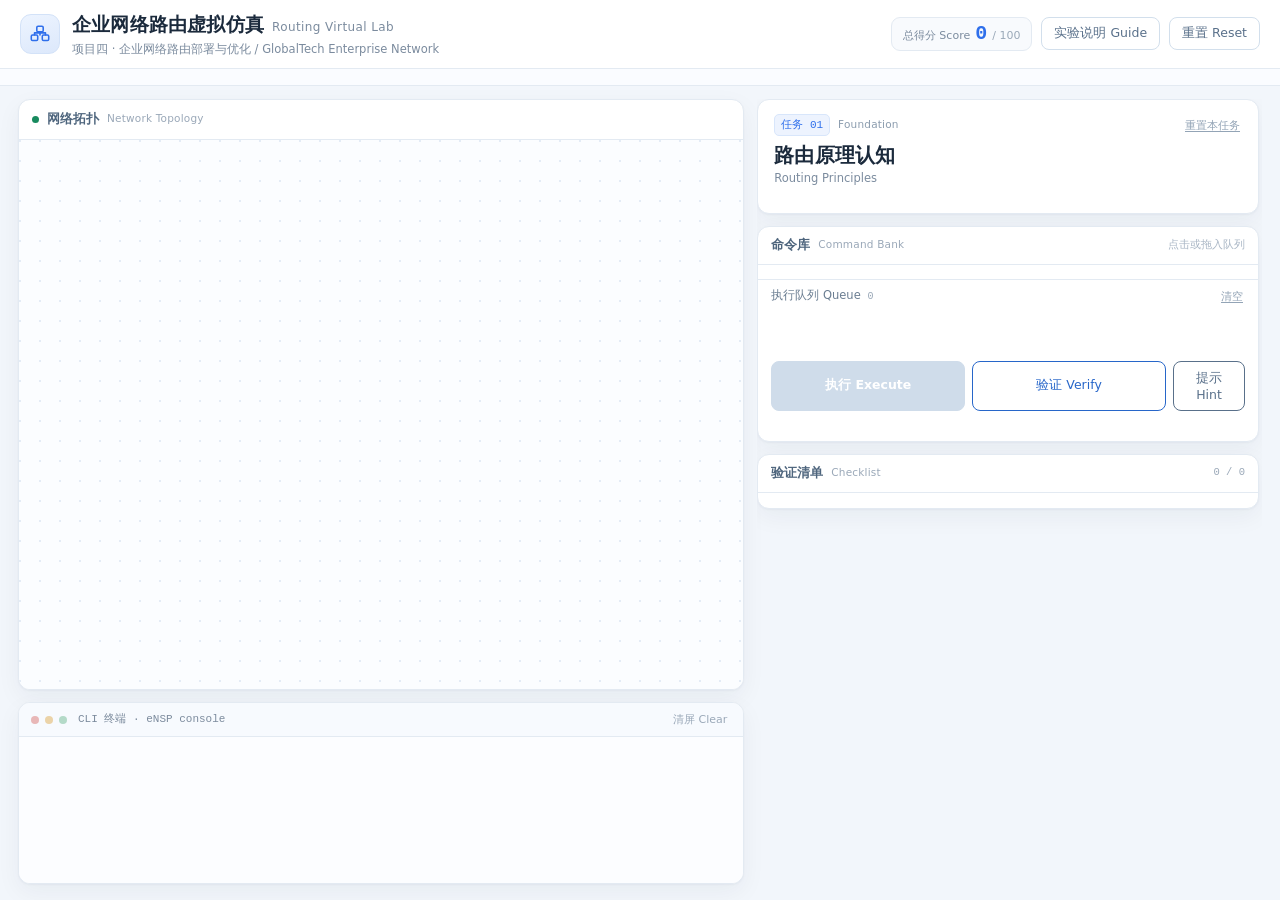
==== router-sim/index.html @ 4f1a5c8e "Add GlobalTech routing virtual simulation for the five project tasks" ====
<!DOCTYPE html>
<html lang="zh-CN">
<head>
<meta charset="utf-8">
<meta name="viewport" content="width=device-width,initial-scale=1,viewport-fit=cover">
<meta name="theme-color" content="#F2F6FB">
<title>企业网络路由虚拟仿真 · Routing Virtual Lab</title>
<link rel="stylesheet" href="assets/style.css">
</head>
<body>
<div class="app">

  <header class="topbar">
    <div class="brand">
      <div class="logo" aria-hidden="true">
        <svg viewBox="0 0 24 24" fill="none" stroke="currentColor" stroke-width="1.7" stroke-linecap="round" stroke-linejoin="round">
          <rect x="2.5" y="13" width="7" height="6" rx="1.4"></rect>
          <rect x="14.5" y="13" width="7" height="6" rx="1.4"></rect>
          <rect x="8.5" y="3.5" width="7" height="6" rx="1.4"></rect>
          <path d="M12 9.5v3.5M6 13v-2.2h12V13"></path>
        </svg>
      </div>
      <div class="brandtext">
        <h1>企业网络路由虚拟仿真 <span>Routing Virtual Lab</span></h1>
        <p>项目四 · 企业网络路由部署与优化 / GlobalTech Enterprise Network</p>
      </div>
    </div>
    <div class="topactions">
      <div class="scorebox">
        <span>总得分 Score</span>
        <b id="score">0</b><em>/ 100</em>
      </div>
      <button class="ghost" id="btnGuide">实验说明 Guide</button>
      <button class="ghost" id="btnResetAll">重置 Reset</button>
    </div>
  </header>

  <nav class="rail" id="rail" aria-label="任务导航"></nav>

  <main class="workspace">
    <section class="stage-col">
      <div class="card stagecard">
        <div class="cardhead">
          <span class="dot"></span>
          <span class="ch-zh">网络拓扑</span><span class="ch-en">Network Topology</span>
          <div class="pingtools" id="pingtools"></div>
        </div>
        <div class="canvas-wrap" id="canvasWrap">
          <canvas id="topo"></canvas>
          <div class="hud" id="hud" hidden></div>
        </div>
      </div>
      <div class="card termcard">
        <div class="termhead">
          <span class="tdot"></span><span class="tdot"></span><span class="tdot"></span>
          <span class="termtitle">CLI 终端 · eNSP console</span>
          <button class="termclear" id="btnClearTerm">清屏 Clear</button>
        </div>
        <div class="termout" id="term"></div>
      </div>
    </section>

    <aside class="panel">
      <div class="card taskcard">
        <div class="tasktop">
          <span class="taskno" id="taskno">任务 01</span>
          <span class="tasktag" id="tasktag">Foundation</span>
          <button class="linkbtn reset-task" id="btnResetTask">重置本任务</button>
        </div>
        <h2 id="tasktitle">路由原理认知</h2>
        <p class="ten" id="tasken">Routing Principles</p>
        <p class="tintro" id="taskintro"></p>
        <div class="steps" id="steps"></div>
      </div>

      <div class="card buildcard">
        <div class="cardhead slim">
          <span class="ch-zh">命令库</span><span class="ch-en">Command Bank</span>
          <span class="bankhint">点击或拖入队列</span>
        </div>
        <div class="bank" id="bank"></div>
        <div class="qhead">
          <span>执行队列 Queue <i id="qcount">0</i></span>
          <button class="linkbtn" id="btnClearQ">清空</button>
        </div>
        <div class="queue" id="queue"></div>
        <div class="actions">
          <button class="primary" id="btnRun" disabled>执行 Execute</button>
          <button class="verify" id="btnVerify">验证 Verify</button>
          <button class="ghost" id="btnHint">提示 Hint</button>
        </div>
        <div class="msg" id="msg"></div>
      </div>

      <div class="card reportcard">
        <div class="cardhead slim">
          <span class="ch-zh">验证清单</span><span class="ch-en">Checklist</span>
          <span class="rcount" id="rcount">0 / 0</span>
        </div>
        <div class="report" id="report"></div>
      </div>
    </aside>
  </main>
</div>

<div class="modal" id="modal" hidden>
  <div class="modalcard" id="modalcard"></div>
</div>

<script src="assets/data.js"></script>
<script src="assets/app.js"></script>
</body>
</html>
---- router-sim/assets/style.css ----
:root{
  --bg:#F2F6FB; --card:#FFFFFF; --ink:#1B2A3C; --body:#3A4C60; --muted:#7B8B9E;
  --line:#E3EAF2; --line2:#D2DFEC; --blue:#2F6FEB; --blue-dark:#1E56C8; --soft:#EDF3FE;
  --green:#188A5E; --green-bg:#F0FAF5; --red:#C24B4B; --red-bg:#FFF5F5;
  --amber:#A8690F; --amber-bg:#FFF9ED; --purple:#7A5AF8;
  --mono:Consolas,"Cascadia Mono",Menlo,"Courier New",monospace;
  --shadow:0 1px 2px rgba(17,38,66,.04),0 8px 24px rgba(17,38,66,.05);
}
*{box-sizing:border-box;-webkit-tap-highlight-color:transparent}
[hidden]{display:none!important}
html,body{height:100%}
body{
  margin:0;background:var(--bg);color:var(--body);overflow:hidden;
  font-family:"Microsoft YaHei","PingFang SC",system-ui,-apple-system,"Segoe UI",sans-serif;
  font-size:14px;line-height:1.5;
}
button{font-family:inherit}
h1,h2,p{margin:0}
.app{height:100dvh;display:flex;flex-direction:column;min-height:0}

/* ---------- top bar ---------- */
.topbar{
  display:flex;align-items:center;gap:16px;padding:10px 20px;background:var(--card);
  border-bottom:1px solid var(--line);flex:none;
}
.brand{display:flex;align-items:center;gap:12px;min-width:0;margin-right:auto}
.logo{
  width:40px;height:40px;border-radius:11px;flex:none;display:grid;place-items:center;
  background:linear-gradient(160deg,#EDF4FF,#DCE8FB);border:1px solid #D3E2F8;color:var(--blue);
}
.logo svg{width:22px;height:22px}
.brandtext{min-width:0}
.brandtext h1{font-size:19px;color:var(--ink);letter-spacing:.2px;white-space:nowrap;display:flex;align-items:baseline;gap:8px}
.brandtext h1 span{font-size:12px;color:var(--muted);font-weight:500;letter-spacing:.4px}
.brandtext p{font-size:11.5px;color:var(--muted);margin-top:2px;white-space:nowrap;overflow:hidden;text-overflow:ellipsis}
.topactions{display:flex;align-items:center;gap:9px;flex:none}
.scorebox{
  display:flex;align-items:baseline;gap:5px;border:1px solid var(--line);background:#F8FAFD;
  border-radius:9px;padding:6px 11px;
}
.scorebox span{font-size:11px;color:var(--muted)}
.scorebox b{font-family:var(--mono);font-size:20px;color:var(--blue);line-height:1}
.scorebox em{font-style:normal;font-size:11px;color:#9AA8B8}
.ghost{
  border:1px solid var(--line2);background:#fff;color:#59708A;border-radius:8px;
  padding:7px 12px;font-size:12.5px;cursor:pointer;transition:.15s;
}
.ghost:hover{color:var(--blue);border-color:#A9C6EE;background:#FAFCFF}

/* ---------- rail ---------- */
.rail{
  display:flex;align-items:center;gap:0;padding:8px 20px;background:#FAFCFF;
  border-bottom:1px solid var(--line);overflow-x:auto;flex:none;
}
.railbtn{
  flex:1 1 0;min-width:148px;display:flex;align-items:center;gap:9px;background:none;border:0;
  padding:4px 8px;cursor:pointer;position:relative;text-align:left;color:var(--muted);
}
.railbtn::after{
  content:"";position:absolute;right:-4px;top:50%;width:10px;height:1px;background:var(--line2);
}
.railbtn:last-child::after{display:none}
.railbtn .n{
  width:26px;height:26px;border-radius:50%;flex:none;display:grid;place-items:center;
  border:1px solid var(--line2);background:#fff;font-family:var(--mono);font-size:12px;
  color:#8496A9;transition:.18s;
}
.railbtn .lab{min-width:0}
.railbtn .lab b{display:block;font-size:12.5px;color:#5C7188;font-weight:600;white-space:nowrap}
.railbtn .lab i{display:block;font-style:normal;font-size:10px;color:#9AA8B8;white-space:nowrap}
.railbtn:hover .n{border-color:#A9C6EE;color:var(--blue)}
.railbtn.on .n{background:var(--blue);border-color:var(--blue);color:#fff;box-shadow:0 0 0 3px rgba(47,111,235,.13)}
.railbtn.on .lab b{color:var(--blue)}
.railbtn.done .n{background:var(--green);border-color:var(--green);color:#fff;font-size:0}
.railbtn.done .n::before{content:"✓";font-family:inherit;font-size:13px}

/* ---------- layout ---------- */
.workspace{
  flex:1;min-height:0;display:grid;grid-template-columns:minmax(0,1.18fr) minmax(356px,.82fr);
  gap:13px;padding:13px 18px 16px;
}
.stage-col{display:flex;flex-direction:column;gap:12px;min-height:0;min-width:0}
.panel{display:flex;flex-direction:column;gap:12px;min-height:0;overflow-y:auto;padding-right:3px}
.card{background:var(--card);border:1px solid var(--line);border-radius:12px;box-shadow:var(--shadow);min-width:0}

/* ---------- stage ---------- */
.stagecard{flex:1 1 auto;min-height:250px;display:flex;flex-direction:column;overflow:hidden}
.cardhead{
  display:flex;align-items:center;gap:8px;padding:9px 13px;border-bottom:1px solid var(--line);
  font-size:12px;color:var(--muted);flex:none;min-height:40px;
}
.cardhead.slim{padding:8px 13px;min-height:38px}
.cardhead .dot{width:7px;height:7px;border-radius:50%;background:var(--green);flex:none}
.ch-zh{color:#4E657D;font-size:12.5px;font-weight:600}
.ch-en{font-size:10.5px;color:#9AA8B8;letter-spacing:.2px}
.pingtools{margin-left:auto;display:flex;gap:6px;flex-wrap:wrap}
.pingbtn{
  border:1px solid #CFE0F6;background:#F4F9FF;color:#2766C9;border-radius:7px;
  font-size:12px;padding:5px 10px;cursor:pointer;display:inline-flex;align-items:center;gap:5px;
}
.pingbtn:hover{background:#E9F3FF;border-color:#A9C6EE}
.pingbtn:disabled{opacity:.5;cursor:default}
.pingbtn svg{width:11px;height:11px}
.canvas-wrap{position:relative;flex:1;min-height:0;background-color:#FBFDFF;background-image:radial-gradient(circle at 1px 1px,#E4ECF6 1px,transparent 0);background-size:20px 20px}
#topo{display:block;width:100%;height:100%}
.hud{
  position:absolute;left:14px;bottom:14px;right:14px;max-width:520px;background:#fff;
  border:1px solid var(--line2);border-left:3px solid var(--blue);border-radius:9px;
  padding:9px 12px;font-size:12.5px;line-height:1.55;color:#42566D;
  box-shadow:0 8px 26px rgba(17,38,66,.12);animation:hudin .2s ease-out;
}
.hud.bad{border-left-color:var(--red);color:#7C4141;background:#FFFAFA}
.hud.good{border-left-color:var(--green);color:#2C6B53;background:#FBFEFC}
@keyframes hudin{from{opacity:0;transform:translateY(6px)}to{opacity:1;transform:none}}

/* ---------- terminal ---------- */
.termcard{flex:0 0 182px;display:flex;flex-direction:column;overflow:hidden}
.termhead{
  display:flex;align-items:center;gap:6px;padding:7px 12px;border-bottom:1px solid var(--line);
  background:#F7FAFE;flex:none;
}
.tdot{width:8px;height:8px;border-radius:50%;background:#DCE4EE}
.tdot:nth-child(1){background:#E8B7B7}
.tdot:nth-child(2){background:#EBD3A8}
.tdot:nth-child(3){background:#B4DAC8}
.termtitle{font-size:11px;color:#7C8B9D;font-family:var(--mono);margin-left:5px}
.termclear{
  margin-left:auto;border:0;background:none;color:#9AA8B8;font-size:11px;cursor:pointer;padding:2px 4px;
}
.termclear:hover{color:var(--blue)}
.termout{
  flex:1;min-height:0;overflow-y:auto;padding:8px 12px 10px;background:#FCFDFF;
  font-family:var(--mono);font-size:12px;line-height:1.62;color:#4A5D72;
  white-space:pre-wrap;overflow-wrap:anywhere;
}
.tl{display:block}
.tl .pr{color:#8090A4;margin-right:6px}
.tl .cm{color:#22364D}
.tl.out{color:#5E7188}
.tl.err{color:#B94A4A}
.tl.note{color:#94701F}
.tl.ok{color:#188A5E}

/* ---------- task card ---------- */
.taskcard{padding:14px 16px 15px;flex:none}
.tasktop{display:flex;align-items:center;gap:8px;margin-bottom:6px}
.taskno{font-family:var(--mono);font-size:11px;color:var(--blue);background:var(--soft);border:1px solid #D8E6FB;border-radius:5px;padding:2px 6px}
.tasktag{font-size:10.5px;color:#8B9CAE;letter-spacing:.2px}
.reset-task{margin-left:auto}
.linkbtn{border:0;background:none;color:#93A4B6;font-size:11px;cursor:pointer;padding:2px;text-decoration:underline;text-underline-offset:2px}
.linkbtn:hover{color:var(--blue)}
.taskcard h2{font-size:20px;color:var(--ink);letter-spacing:.2px;line-height:1.35}
.ten{font-size:11.5px;color:var(--muted);margin-top:1px}
.tintro{margin-top:8px;font-size:12.8px;line-height:1.62;color:var(--body)}
.tintro .en{display:block;font-size:11px;color:var(--muted);margin-top:3px;line-height:1.55}
.steps{display:flex;flex-wrap:wrap;gap:5px;margin-top:10px}
.step{
  display:flex;align-items:center;gap:5px;font-size:11px;line-height:1.3;color:#6B7E92;
  border:1px solid var(--line);border-radius:6px;padding:3px 7px 3px 4px;background:#FAFCFF;
  max-width:100%;
}
.step .sn{
  width:15px;height:15px;border-radius:50%;flex:none;display:grid;place-items:center;
  border:1px solid var(--line2);font-family:var(--mono);font-size:9px;color:#93A4B6;background:#fff;
}
.step .sx{min-width:0;white-space:nowrap;overflow:hidden;text-overflow:ellipsis;max-width:132px}
.step .sen{display:none}
.step .sc{font-family:var(--mono);font-size:9px;color:#A3B1C1;flex:none}
.step.done{color:#4C7E68;border-color:#D8EADF;background:#F7FBF9}
.step.done .sn{background:var(--green);border-color:var(--green);color:#fff;font-size:0}
.step.done .sn::before{content:"✓";font-size:10px}
.step.done .sc{color:var(--green)}

/* ---------- bank ---------- */
.buildcard{display:flex;flex-direction:column;flex:none;overflow:hidden}
.bankhint{margin-left:auto;font-size:10.5px;color:#A9B6C5}
.bank{padding:6px 10px 8px;max-height:190px;overflow-y:auto}
.devgroup+.devgroup{margin-top:8px}
.devhead{display:flex;align-items:center;gap:6px;margin:2px 0 5px;font-size:10.5px;color:#93A4B6}
.devchip{
  font-family:var(--mono);font-size:10px;font-weight:700;border-radius:4px;padding:1px 5px;letter-spacing:.3px;
  border:1px solid;flex:none;
}
.devchip.r1{color:#2766C9;border-color:#C9DCF7;background:#F1F7FF}
.devchip.r2{color:#7A4FBD;border-color:#DCCDF3;background:#F8F3FF}
.devchip.r3{color:#0F7B7B;border-color:#C6E5E5;background:#F2FBFB}
.devchip.sw{color:#8A6414;border-color:#EAD9B6;background:#FFFAF0}
.devcnt{margin-left:auto;font-family:var(--mono);color:#B2BFCD}
.tiles{display:flex;flex-direction:column;gap:4px}
.tile{
  display:flex;align-items:center;gap:7px;width:100%;text-align:left;cursor:pointer;
  border:1px solid var(--line);background:#fff;border-radius:7px;padding:6px 8px;transition:.14s;
}
.tile:hover:not(.done){border-color:#B7D0F2;background:#FAFCFF;transform:translateX(1px)}
.tile.done{background:#F6FAF8;border-color:#D8EADF;cursor:default}
.tile .s{
  flex:none;width:16px;height:16px;border-radius:4px;background:#F0F5FB;color:#8B9CAE;
  font-family:var(--mono);font-size:9px;display:grid;place-items:center;
}
.tile .tx{font-family:var(--mono);font-size:11.5px;color:#33475B;line-height:1.4;min-width:0;word-break:break-word}
.tile.done .tx{color:#8AA597;text-decoration:line-through}
.tile .port{flex:none;margin-left:auto;font-family:var(--mono);font-size:9.5px;color:#9AA8B8;white-space:nowrap}
.tile.done .s{background:var(--green);color:#fff}

/* ---------- queue ---------- */
.qhead{
  display:flex;align-items:center;justify-content:space-between;padding:7px 13px 5px;
  border-top:1px solid var(--line);font-size:11.5px;color:#6B7E92;
}
.qhead i{font-style:normal;font-family:var(--mono);font-size:10px;color:#9AA8B8;margin-left:3px}
.queue{padding:2px 10px 6px;max-height:172px;overflow-y:auto;min-height:44px}
.queue.drop{background:#F4F9FF;outline:1px dashed #A9C6EE;outline-offset:-3px;border-radius:6px}
.queue .empty{font-size:11.5px;color:#A9B6C5;text-align:center;padding:10px 0}
.qrow{
  display:flex;align-items:center;gap:6px;padding:5px 7px;border:1px solid var(--line);
  background:#FBFCFE;border-radius:6px;margin-bottom:4px;animation:qin .16s ease-out;
}
@keyframes qin{from{opacity:0;transform:translateY(-3px)}to{opacity:1;transform:none}}
.qrow .qn{font-family:var(--mono);font-size:9.5px;color:#A3B1C1;width:13px;flex:none}
.qrow .qdev{font-family:var(--mono);font-size:9px;font-weight:700;border-radius:3px;padding:1px 4px;border:1px solid;flex:none}
.qrow .qtx{font-family:var(--mono);font-size:11px;color:#3B4F64;min-width:0;overflow:hidden;text-overflow:ellipsis;white-space:nowrap;flex:1}
.qrow .qa{display:flex;gap:1px;flex:none}
.qrow .qa button{
  border:1px solid transparent;background:none;color:#A3B1C1;font-size:11px;cursor:pointer;
  width:19px;height:19px;border-radius:4px;line-height:1;padding:0;
}
.qrow .qa button:hover{background:#EDF4FE;color:var(--blue);border-color:#D6E4F8}
.qrow .qa button.del:hover{background:#FFF1F1;color:var(--red);border-color:#F0D5D5}
.actions{display:flex;gap:7px;padding:6px 13px 8px}
.actions button{
  border-radius:8px;padding:8px 12px;font-size:12.5px;cursor:pointer;border:1px solid;transition:.15s;flex:1;
}
.primary{background:var(--blue);border-color:var(--blue);color:#fff;font-weight:600}
.primary:hover:not(:disabled){background:var(--blue-dark)}
.primary:disabled{background:#CFDCEA;border-color:#CFDCEA;color:#fff;cursor:default}
.verify{background:#fff;border-color:#BBD3F1;color:#2766C9}
.verify:hover{background:#F4F9FF}
.actions .ghost{flex:0 0 72px}
.msg{padding:0 13px 9px;font-size:11.5px;line-height:1.5;color:#8B9CAE;min-height:22px}
.msg.ok{color:var(--green)}
.msg.bad{color:var(--red)}
.msg.warn{color:var(--amber)}

/* ---------- report ---------- */
.reportcard{flex:none;overflow:hidden}
.rcount{margin-left:auto;font-family:var(--mono);font-size:10.5px;color:#9AA8B8}
.report{padding:6px 11px 9px}
.rrow{display:flex;align-items:flex-start;gap:7px;padding:5px 3px;border-bottom:1px dashed #EDF1F6}
.rrow:last-child{border-bottom:0}
.rnum{
  width:15px;height:15px;border-radius:50%;flex:none;margin-top:1px;display:grid;place-items:center;
  background:#F1F5FA;color:#A3B1C1;font-family:var(--mono);font-size:8.5px;
}
.rtxt{min-width:0;flex:1}
.rtxt b{display:block;font-size:11.5px;font-weight:500;color:#5E7188;line-height:1.45}
.rtxt i{display:block;font-style:normal;font-size:10px;color:#A3B1C1;line-height:1.4}
.rstate{flex:none;font-size:10px;color:#B2BFCD;padding-top:2px;font-family:var(--mono)}
.rrow.pass .rnum{background:var(--green);color:#fff}
.rrow.pass .rtxt b{color:#2C6B53}
.rrow.pass .rstate{color:var(--green)}
.rrow.fail .rnum{background:var(--red);color:#fff}
.rrow.fail .rtxt b{color:#9B4444}
.rrow.fail .rstate{color:var(--red)}

/* ---------- modal ---------- */
.modal{
  position:fixed;inset:0;background:rgba(20,36,56,.34);backdrop-filter:blur(2px);
  display:grid;place-items:center;padding:20px;z-index:50;
}
.modalcard{
  width:min(600px,100%);max-height:88vh;overflow-y:auto;background:#fff;border-radius:14px;
  border:1px solid var(--line);box-shadow:0 24px 70px rgba(17,38,66,.25);padding:22px 24px;
  animation:modin .2s ease-out;
}
@keyframes modin{from{opacity:0;transform:translateY(10px) scale(.99)}to{opacity:1;transform:none}}
.modalcard h3{font-size:19px;color:var(--ink);margin-bottom:3px}
.modalcard .sub{font-size:11.5px;color:var(--muted)}
.modalcard p{font-size:12.8px;line-height:1.7;color:var(--body);margin-top:10px}
.modalcard ul{margin:10px 0 0;padding-left:18px}
.modalcard li{font-size:12.5px;line-height:1.75;color:var(--body)}
.modalcard .mact{display:flex;gap:8px;justify-content:flex-end;margin-top:16px}
.modalcard .mact button{border-radius:8px;padding:8px 15px;font-size:12.5px;cursor:pointer;border:1px solid var(--line2);background:#fff;color:#59708A}
.modalcard .mact .primary{border-color:var(--blue);background:var(--blue);color:#fff}
.sumlist{display:flex;flex-direction:column;gap:5px;margin-top:12px}
.sumrow{display:flex;align-items:center;gap:8px;padding:7px 9px;border:1px solid var(--line);border-radius:8px;background:#FAFCFF;font-size:12px}
.sumrow b{font-family:var(--mono);font-size:11px;color:#93A4B6}
.sumrow span{flex:1;color:#4E657D}
.sumrow em{font-style:normal;font-family:var(--mono);font-size:11px;color:var(--green)}
.bigscore{display:flex;align-items:baseline;gap:6px;margin-top:14px}
.bigscore b{font-family:var(--mono);font-size:38px;color:var(--blue);line-height:1}
.bigscore span{font-size:12px;color:var(--muted)}

/* ---------- responsive ---------- */
@media (max-width:1080px){
  .workspace{grid-template-columns:1fr;overflow-y:auto;display:block}
  body{overflow:auto}
  .app{height:auto;min-height:100dvh}
  .stage-col{height:auto}
  .stagecard{height:440px}
  .termcard{height:190px;margin-top:12px}
  .panel{margin-top:12px;overflow:visible}
  .railbtn{min-width:130px}
  .brandtext h1 span{display:none}
}
@media (max-width:640px){
  .topbar{padding:9px 12px;flex-wrap:wrap}
  .brandtext h1{font-size:16px}
  .brandtext p{display:none}
  .topactions{margin-left:auto}
  .ghost{padding:6px 9px;font-size:11.5px}
  .scorebox b{font-size:17px}
  .rail{padding:6px 10px}
  .railbtn{min-width:112px}
  .railbtn .lab i{display:none}
  .workspace{padding:10px 11px 14px}
  .stagecard{height:360px}
  .pingtools{margin-left:0;width:100%;justify-content:flex-start}
  .cardhead{flex-wrap:wrap}
}
@media print{
  body{overflow:visible;background:#fff}
  .app,.modal .mact{display:none!important}
  .modal{position:static;background:#fff;padding:0;display:block}
  .modalcard{box-shadow:none;border:0;max-height:none;width:100%}
}
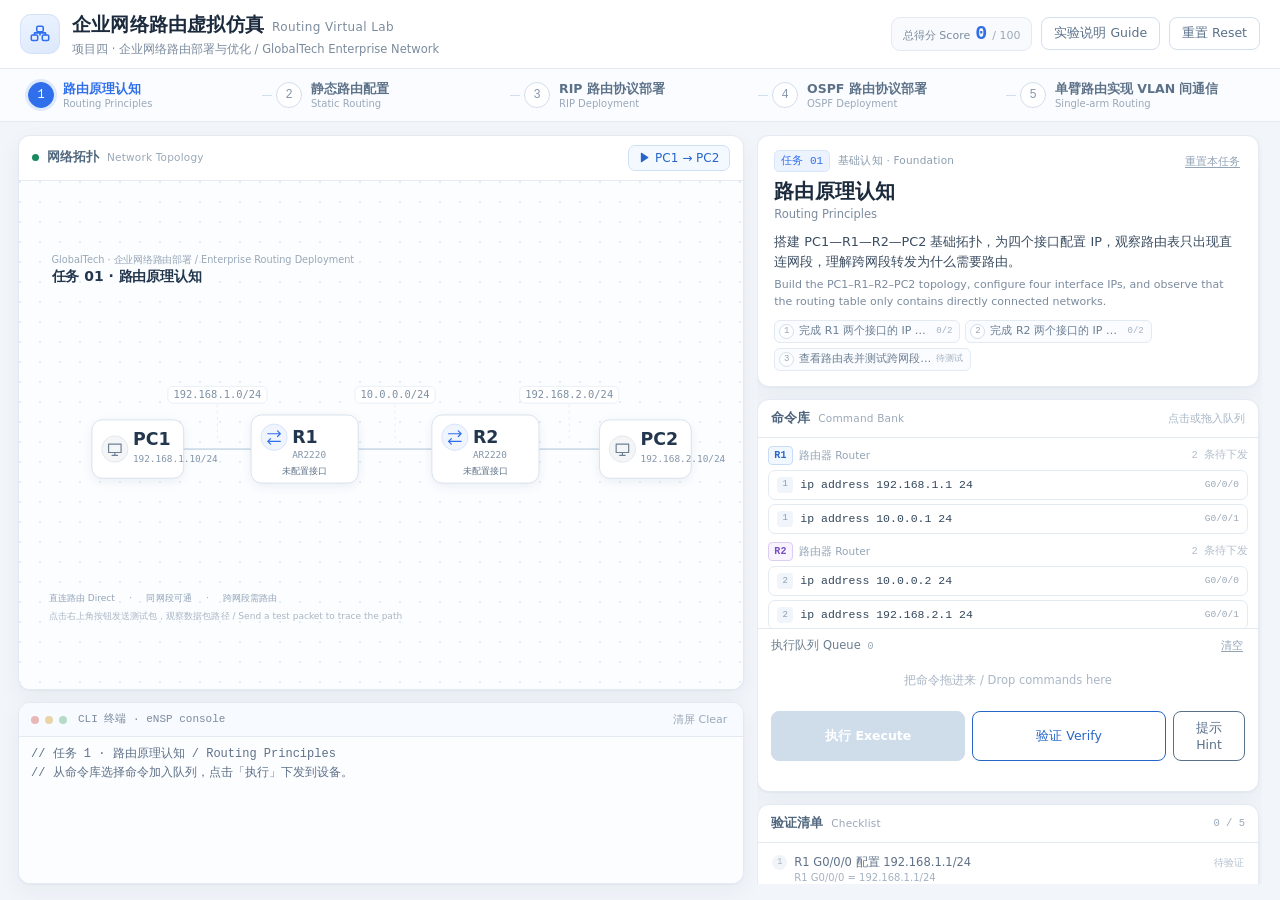
==== commit eda1979d: "Polish route table output and add favicon" ====
--- a/router-sim/index.html
+++ b/router-sim/index.html
@@ -5,6 +5,7 @@
 <meta name="viewport" content="width=device-width,initial-scale=1,viewport-fit=cover">
 <meta name="theme-color" content="#F2F6FB">
 <title>企业网络路由虚拟仿真 · Routing Virtual Lab</title>
+<link rel="icon" href="data:image/svg+xml,%3Csvg xmlns='http://www.w3.org/2000/svg' viewBox='0 0 32 32'%3E%3Crect width='32' height='32' rx='8' fill='%232F6FEB'/%3E%3Cpath d='M8 20h6v5H8zM18 20h6v5h-6zM13 7h6v5h-6zM16 12v4M11 16h10v4' fill='none' stroke='white' stroke-width='1.8'/%3E%3C/svg%3E">
 <link rel="stylesheet" href="assets/style.css">
 </head>
 <body>
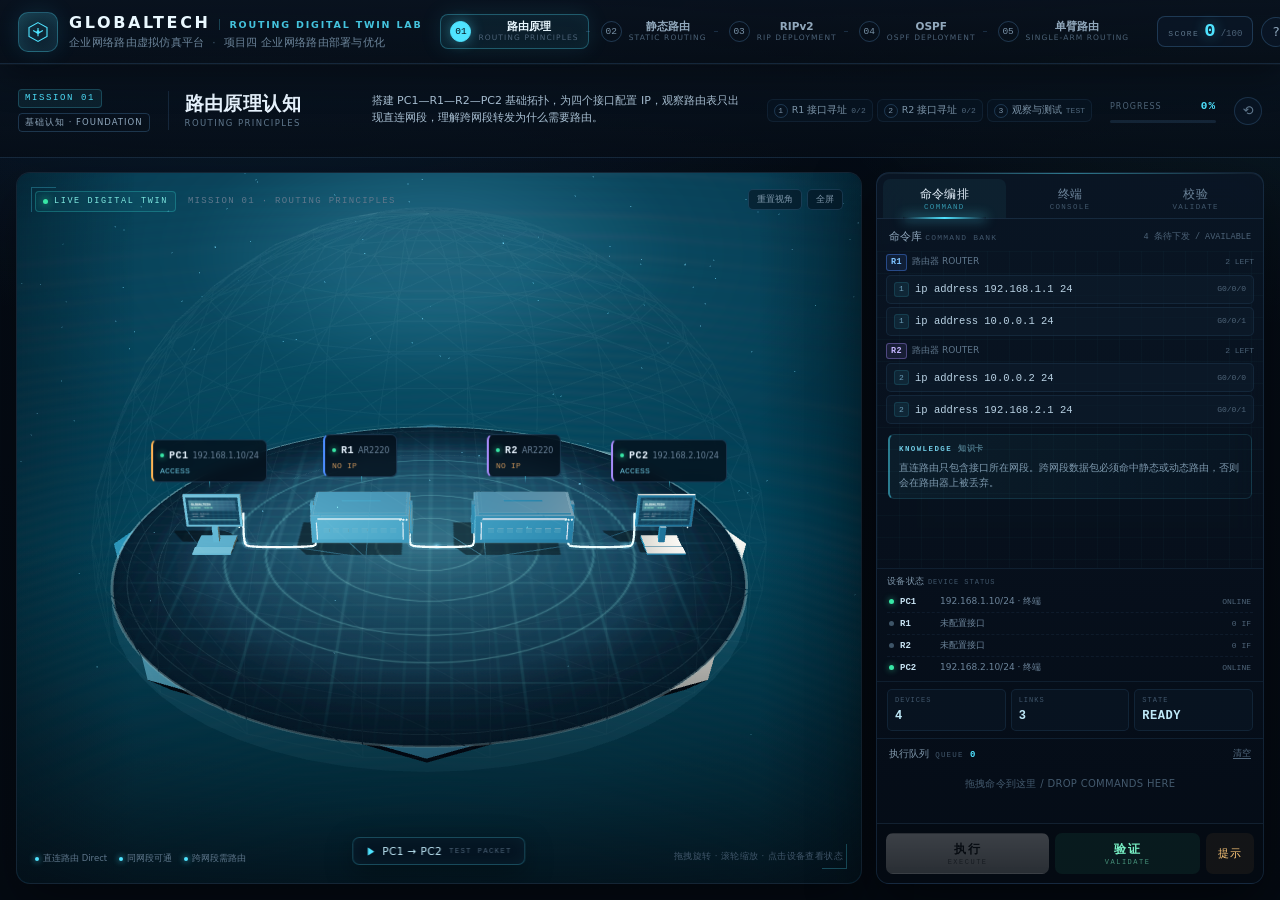
==== commit 51c579fe: "Rebuild router-sim as 3D digital twin lab" ====
--- a/router-sim/index.html
+++ b/router-sim/index.html
@@ -3,10 +3,10 @@
 <head>
 <meta charset="utf-8">
 <meta name="viewport" content="width=device-width,initial-scale=1,viewport-fit=cover">
-<meta name="theme-color" content="#F2F6FB">
-<title>企业网络路由虚拟仿真 · Routing Virtual Lab</title>
-<link rel="icon" href="data:image/svg+xml,%3Csvg xmlns='http://www.w3.org/2000/svg' viewBox='0 0 32 32'%3E%3Crect width='32' height='32' rx='8' fill='%232F6FEB'/%3E%3Cpath d='M8 20h6v5H8zM18 20h6v5h-6zM13 7h6v5h-6zM16 12v4M11 16h10v4' fill='none' stroke='white' stroke-width='1.8'/%3E%3C/svg%3E">
-<link rel="stylesheet" href="assets/style.css">
+<meta name="theme-color" content="#050B14">
+<title>GlobalTech 路由数字孪生实验室 · Routing Digital Twin Lab</title>
+<link rel="icon" href="data:image/svg+xml,%3Csvg xmlns='http://www.w3.org/2000/svg' viewBox='0 0 32 32'%3E%3Crect width='32' height='32' rx='8' fill='%23081220'/%3E%3Cpath d='M16 4 27 10v12L16 28 5 22V10z' fill='none' stroke='%234FE3FF' stroke-width='1.6'/%3E%3Cpath d='M16 10v12M10 13.5l6 3.5 6-3.5' stroke='%234FE3FF' stroke-width='1.4'/%3E%3C/svg%3E">
+<link rel="stylesheet" href="assets/style.css?v=3d1">
 </head>
 <body>
 <div class="app">
@@ -14,91 +14,120 @@
   <header class="topbar">
     <div class="brand">
       <div class="logo" aria-hidden="true">
-        <svg viewBox="0 0 24 24" fill="none" stroke="currentColor" stroke-width="1.7" stroke-linecap="round" stroke-linejoin="round">
-          <rect x="2.5" y="13" width="7" height="6" rx="1.4"></rect>
-          <rect x="14.5" y="13" width="7" height="6" rx="1.4"></rect>
-          <rect x="8.5" y="3.5" width="7" height="6" rx="1.4"></rect>
-          <path d="M12 9.5v3.5M6 13v-2.2h12V13"></path>
+        <svg viewBox="0 0 32 32" fill="none" stroke="currentColor" stroke-width="1.5">
+          <path d="M16 3.5 28 10v12L16 28.5 4 22V10z"></path>
+          <path d="M16 10.5v11M9.5 14l6.5 3.8L22.5 14"></path>
+          <circle cx="16" cy="16" r="2.2" fill="currentColor" stroke="none"></circle>
         </svg>
       </div>
-      <div class="brandtext">
-        <h1>企业网络路由虚拟仿真 <span>Routing Virtual Lab</span></h1>
-        <p>项目四 · 企业网络路由部署与优化 / GlobalTech Enterprise Network</p>
+      <div class="brandtxt">
+        <h1>GLOBALTECH <span>ROUTING DIGITAL TWIN LAB</span></h1>
+        <p>企业网络路由虚拟仿真平台 <em>·</em> 项目四 企业网络路由部署与优化</p>
       </div>
     </div>
-    <div class="topactions">
-      <div class="scorebox">
-        <span>总得分 Score</span>
-        <b id="score">0</b><em>/ 100</em>
-      </div>
-      <button class="ghost" id="btnGuide">实验说明 Guide</button>
-      <button class="ghost" id="btnResetAll">重置 Reset</button>
+
+    <nav class="stepper" id="rail" aria-label="任务导航"></nav>
+
+    <div class="topright">
+      <div class="scorepill"><span>SCORE</span><b id="score">0</b><i>/100</i></div>
+      <button class="orbitbtn" id="btnGuide" title="实验说明 Guide">?</button>
+      <button class="orbitbtn" id="btnResetAll" title="重置实验 Reset">⟲</button>
     </div>
   </header>
 
-  <nav class="rail" id="rail" aria-label="任务导航"></nav>
+  <section class="missionbar">
+    <div class="mident">
+      <span class="eyebrow" id="missionNo">MISSION 01</span>
+      <span class="badge" id="tasktag">FOUNDATION</span>
+    </div>
+    <div class="mtitle">
+      <h2 id="tasktitle">路由原理认知</h2>
+      <p class="ten" id="tasken">ROUTING PRINCIPLES</p>
+    </div>
+    <p class="mbrief" id="taskintro"></p>
+    <div class="msteps" id="steps"></div>
+    <div class="mprog">
+      <div class="pfline"><span>PROGRESS</span><b id="progressText">0%</b></div>
+      <div class="pbar"><i id="progressBar"></i></div>
+    </div>
+    <button class="mreset" id="btnResetTask" title="重置本任务 / RESET MISSION">⟲</button>
+  </section>
 
-  <main class="workspace">
-    <section class="stage-col">
-      <div class="card stagecard">
-        <div class="cardhead">
-          <span class="dot"></span>
-          <span class="ch-zh">网络拓扑</span><span class="ch-en">Network Topology</span>
-          <div class="pingtools" id="pingtools"></div>
-        </div>
-        <div class="canvas-wrap" id="canvasWrap">
-          <canvas id="topo"></canvas>
-          <div class="hud" id="hud" hidden></div>
-        </div>
-      </div>
-      <div class="card termcard">
-        <div class="termhead">
-          <span class="tdot"></span><span class="tdot"></span><span class="tdot"></span>
-          <span class="termtitle">CLI 终端 · eNSP console</span>
-          <button class="termclear" id="btnClearTerm">清屏 Clear</button>
-        </div>
-        <div class="termout" id="term"></div>
-      </div>
-    </section>
+  <main class="lab">
+    <div class="viewport" id="viewport">
+      <canvas id="scene"></canvas>
+      <div class="vignette"></div>
+      <div class="labels" id="labels"></div>
 
-    <aside class="panel">
-      <div class="card taskcard">
-        <div class="tasktop">
-          <span class="taskno" id="taskno">任务 01</span>
-          <span class="tasktag" id="tasktag">Foundation</span>
-          <button class="linkbtn reset-task" id="btnResetTask">重置本任务</button>
-        </div>
-        <h2 id="tasktitle">路由原理认知</h2>
-        <p class="ten" id="tasken">Routing Principles</p>
-        <p class="tintro" id="taskintro"></p>
-        <div class="steps" id="steps"></div>
+      <div class="vp-top">
+        <span class="live"><i></i>LIVE DIGITAL TWIN</span>
+        <span class="vptask" id="sceneTask">MISSION 01 · ROUTING PRINCIPLES</span>
       </div>
 
-      <div class="card buildcard">
-        <div class="cardhead slim">
-          <span class="ch-zh">命令库</span><span class="ch-en">Command Bank</span>
-          <span class="bankhint">点击或拖入队列</span>
-        </div>
-        <div class="bank" id="bank"></div>
-        <div class="qhead">
-          <span>执行队列 Queue <i id="qcount">0</i></span>
-          <button class="linkbtn" id="btnClearQ">清空</button>
-        </div>
-        <div class="queue" id="queue"></div>
-        <div class="actions">
-          <button class="primary" id="btnRun" disabled>执行 Execute</button>
-          <button class="verify" id="btnVerify">验证 Verify</button>
-          <button class="ghost" id="btnHint">提示 Hint</button>
-        </div>
-        <div class="msg" id="msg"></div>
+      <div class="vptools">
+        <button id="btnViewReset" title="重置 3D 视角">重置视角</button>
+        <button id="btnFull" title="全屏">全屏</button>
       </div>
 
-      <div class="card reportcard">
-        <div class="cardhead slim">
-          <span class="ch-zh">验证清单</span><span class="ch-en">Checklist</span>
-          <span class="rcount" id="rcount">0 / 0</span>
-        </div>
-        <div class="report" id="report"></div>
+      <div class="pingbar" id="pingtools"></div>
+      <div class="scenerail">
+        <div class="legend" id="legend"></div>
+      </div>
+      <div class="camhint">拖拽旋转 · 滚轮缩放 · 点击设备查看状态</div>
+      <div class="hud" id="hud" hidden></div>
+      <div class="inspector" id="inspector" hidden></div>
+    </div>
+
+    <aside class="panel console" id="consolePanel">
+      <div class="tabs">
+        <button data-tab="cmd" class="on"><span>命令编排</span><i>COMMAND</i></button>
+        <button data-tab="term"><span>终端</span><i>CONSOLE</i></button>
+        <button data-tab="check"><span>校验</span><i>VALIDATE</i></button>
+      </div>
+
+      <div class="tabbody">
+        <section class="tab" id="tab-cmd">
+          <div class="bankhead"><span>命令库 <em>COMMAND BANK</em></span><b id="bankcount"></b></div>
+          <div class="bank" id="bank"></div>
+          <div class="dsblock">
+            <div class="dshead"><span>设备状态 <em>DEVICE STATUS</em></span></div>
+            <div class="dslist" id="devlist"></div>
+          </div>
+          <div class="telemetry">
+            <div><span>DEVICES</span><b id="telDev">0</b></div>
+            <div><span>LINKS</span><b id="telLinks">0</b></div>
+            <div><span>STATE</span><b id="telState">READY</b></div>
+          </div>
+          <div class="qhead">
+            <span>执行队列 <em>QUEUE</em> <b id="qcount">0</b></span>
+            <button id="btnClearQ">清空</button>
+          </div>
+          <div class="queue" id="queue"></div>
+          <div class="msg" id="msg"></div>
+        </section>
+
+        <section class="tab" id="tab-term" hidden>
+          <div class="termhead">
+            <span class="tdot"></span><span class="tdot"></span><span class="tdot"></span>
+            <span>CLI CONSOLE</span>
+            <button id="btnClearTerm">CLEAR</button>
+          </div>
+          <div class="termout" id="term"></div>
+        </section>
+
+        <section class="tab" id="tab-check" hidden>
+          <div class="checkhead">
+            <span>验证清单 <em>CHECKLIST</em></span><b id="rcount">0 / 0</b>
+          </div>
+          <div class="report" id="report"></div>
+          <div class="verifyhint" id="verifyhint">执行命令后点击「验证」，这里会显示每一项的检查结果。</div>
+        </section>
+      </div>
+
+      <div class="cactions">
+        <button class="btn-run" id="btnRun" disabled><span>执行</span><i>EXECUTE</i></button>
+        <button class="btn-verify" id="btnVerify"><span>验证</span><i>VALIDATE</i></button>
+        <button class="btn-hint" id="btnHint">提示</button>
       </div>
     </aside>
   </main>
@@ -108,7 +137,20 @@
   <div class="modalcard" id="modalcard"></div>
 </div>
 
-<script src="assets/data.js"></script>
-<script src="assets/app.js"></script>
+<div class="loading" id="loading">
+  <div class="loader">
+    <span class="ring r1"></span><span class="ring r2"></span><span class="ring r3"></span>
+    <svg viewBox="0 0 32 32" fill="none" stroke="currentColor" stroke-width="1.4">
+      <path d="M16 3.5 28 10v12L16 28.5 4 22V10z"></path>
+      <path d="M16 10.5v11M9.5 14l6.5 3.8L22.5 14"></path>
+    </svg>
+  </div>
+  <p>正在构建 3D 数字孪生场景</p>
+  <i>BUILDING DIGITAL TWIN ENVIRONMENT…</i>
+</div>
+
+<script src="assets/vendor/three.min.js?v=149"></script>
+<script src="assets/data.js?v=3d1"></script>
+<script src="assets/app.js?v=3d1"></script>
 </body>
 </html>
--- a/router-sim/assets/style.css
+++ b/router-sim/assets/style.css
@@ -1,325 +1,639 @@
 :root{
-  --bg:#F2F6FB; --card:#FFFFFF; --ink:#1B2A3C; --body:#3A4C60; --muted:#7B8B9E;
-  --line:#E3EAF2; --line2:#D2DFEC; --blue:#2F6FEB; --blue-dark:#1E56C8; --soft:#EDF3FE;
-  --green:#188A5E; --green-bg:#F0FAF5; --red:#C24B4B; --red-bg:#FFF5F5;
-  --amber:#A8690F; --amber-bg:#FFF9ED; --purple:#7A5AF8;
+  --bg0:#040A12; --bg1:#07111D; --bg2:#0A1828;
+  --panel:rgba(9,20,33,.84); --panel2:rgba(6,14,24,.92);
+  --line:rgba(112,186,255,.13); --line2:rgba(112,186,255,.22);
+  --cyan:#4FE3FF; --blue:#4C8DFF; --green:#38E7A6; --amber:#FFB454;
+  --violet:#A78BFA; --red:#FF6B6B;
+  --ink:#E8F4FF; --body:#AFC6D9; --muted:#6C849A;
   --mono:Consolas,"Cascadia Mono",Menlo,"Courier New",monospace;
-  --shadow:0 1px 2px rgba(17,38,66,.04),0 8px 24px rgba(17,38,66,.05);
+  --mission-w:306px; --console-w:388px;
 }
 *{box-sizing:border-box;-webkit-tap-highlight-color:transparent}
 [hidden]{display:none!important}
 html,body{height:100%}
 body{
-  margin:0;background:var(--bg);color:var(--body);overflow:hidden;
+  margin:0;background:var(--bg0);color:var(--body);overflow:hidden;
   font-family:"Microsoft YaHei","PingFang SC",system-ui,-apple-system,"Segoe UI",sans-serif;
-  font-size:14px;line-height:1.5;
+  font-size:13px;line-height:1.5;
+  background-image:
+    radial-gradient(1200px 700px at 18% -10%, rgba(29,86,140,.30), transparent 60%),
+    radial-gradient(900px 600px at 100% 0%, rgba(79,227,255,.08), transparent 55%),
+    linear-gradient(180deg,#050C16 0%,#040A12 100%);
 }
 button{font-family:inherit}
 h1,h2,p{margin:0}
 .app{height:100dvh;display:flex;flex-direction:column;min-height:0}
 
-/* ---------- top bar ---------- */
+/* ============ top bar ============ */
 .topbar{
-  display:flex;align-items:center;gap:16px;padding:10px 20px;background:var(--card);
-  border-bottom:1px solid var(--line);flex:none;
-}
-.brand{display:flex;align-items:center;gap:12px;min-width:0;margin-right:auto}
+  height:64px;flex:none;display:flex;align-items:center;gap:18px;padding:0 18px;
+  background:linear-gradient(180deg,rgba(8,17,29,.94),rgba(6,13,22,.82));
+  border-bottom:1px solid var(--line);
+  box-shadow:0 1px 0 rgba(180,230,255,.04), 0 12px 34px rgba(0,0,0,.35);
+  position:relative;z-index:6;
+}
+.brand{display:flex;align-items:center;gap:11px;flex:none;min-width:0}
 .logo{
-  width:40px;height:40px;border-radius:11px;flex:none;display:grid;place-items:center;
-  background:linear-gradient(160deg,#EDF4FF,#DCE8FB);border:1px solid #D3E2F8;color:var(--blue);
-}
-.logo svg{width:22px;height:22px}
-.brandtext{min-width:0}
-.brandtext h1{font-size:19px;color:var(--ink);letter-spacing:.2px;white-space:nowrap;display:flex;align-items:baseline;gap:8px}
-.brandtext h1 span{font-size:12px;color:var(--muted);font-weight:500;letter-spacing:.4px}
-.brandtext p{font-size:11.5px;color:var(--muted);margin-top:2px;white-space:nowrap;overflow:hidden;text-overflow:ellipsis}
-.topactions{display:flex;align-items:center;gap:9px;flex:none}
-.scorebox{
-  display:flex;align-items:baseline;gap:5px;border:1px solid var(--line);background:#F8FAFD;
-  border-radius:9px;padding:6px 11px;
-}
-.scorebox span{font-size:11px;color:var(--muted)}
-.scorebox b{font-family:var(--mono);font-size:20px;color:var(--blue);line-height:1}
-.scorebox em{font-style:normal;font-size:11px;color:#9AA8B8}
-.ghost{
-  border:1px solid var(--line2);background:#fff;color:#59708A;border-radius:8px;
-  padding:7px 12px;font-size:12.5px;cursor:pointer;transition:.15s;
-}
-.ghost:hover{color:var(--blue);border-color:#A9C6EE;background:#FAFCFF}
-
-/* ---------- rail ---------- */
-.rail{
-  display:flex;align-items:center;gap:0;padding:8px 20px;background:#FAFCFF;
-  border-bottom:1px solid var(--line);overflow-x:auto;flex:none;
-}
-.railbtn{
-  flex:1 1 0;min-width:148px;display:flex;align-items:center;gap:9px;background:none;border:0;
-  padding:4px 8px;cursor:pointer;position:relative;text-align:left;color:var(--muted);
-}
-.railbtn::after{
-  content:"";position:absolute;right:-4px;top:50%;width:10px;height:1px;background:var(--line2);
-}
-.railbtn:last-child::after{display:none}
-.railbtn .n{
-  width:26px;height:26px;border-radius:50%;flex:none;display:grid;place-items:center;
-  border:1px solid var(--line2);background:#fff;font-family:var(--mono);font-size:12px;
-  color:#8496A9;transition:.18s;
-}
-.railbtn .lab{min-width:0}
-.railbtn .lab b{display:block;font-size:12.5px;color:#5C7188;font-weight:600;white-space:nowrap}
-.railbtn .lab i{display:block;font-style:normal;font-size:10px;color:#9AA8B8;white-space:nowrap}
-.railbtn:hover .n{border-color:#A9C6EE;color:var(--blue)}
-.railbtn.on .n{background:var(--blue);border-color:var(--blue);color:#fff;box-shadow:0 0 0 3px rgba(47,111,235,.13)}
-.railbtn.on .lab b{color:var(--blue)}
-.railbtn.done .n{background:var(--green);border-color:var(--green);color:#fff;font-size:0}
-.railbtn.done .n::before{content:"✓";font-family:inherit;font-size:13px}
-
-/* ---------- layout ---------- */
-.workspace{
-  flex:1;min-height:0;display:grid;grid-template-columns:minmax(0,1.18fr) minmax(356px,.82fr);
-  gap:13px;padding:13px 18px 16px;
-}
-.stage-col{display:flex;flex-direction:column;gap:12px;min-height:0;min-width:0}
-.panel{display:flex;flex-direction:column;gap:12px;min-height:0;overflow-y:auto;padding-right:3px}
-.card{background:var(--card);border:1px solid var(--line);border-radius:12px;box-shadow:var(--shadow);min-width:0}
-
-/* ---------- stage ---------- */
-.stagecard{flex:1 1 auto;min-height:250px;display:flex;flex-direction:column;overflow:hidden}
-.cardhead{
-  display:flex;align-items:center;gap:8px;padding:9px 13px;border-bottom:1px solid var(--line);
-  font-size:12px;color:var(--muted);flex:none;min-height:40px;
-}
-.cardhead.slim{padding:8px 13px;min-height:38px}
-.cardhead .dot{width:7px;height:7px;border-radius:50%;background:var(--green);flex:none}
-.ch-zh{color:#4E657D;font-size:12.5px;font-weight:600}
-.ch-en{font-size:10.5px;color:#9AA8B8;letter-spacing:.2px}
-.pingtools{margin-left:auto;display:flex;gap:6px;flex-wrap:wrap}
-.pingbtn{
-  border:1px solid #CFE0F6;background:#F4F9FF;color:#2766C9;border-radius:7px;
-  font-size:12px;padding:5px 10px;cursor:pointer;display:inline-flex;align-items:center;gap:5px;
-}
-.pingbtn:hover{background:#E9F3FF;border-color:#A9C6EE}
-.pingbtn:disabled{opacity:.5;cursor:default}
-.pingbtn svg{width:11px;height:11px}
-.canvas-wrap{position:relative;flex:1;min-height:0;background-color:#FBFDFF;background-image:radial-gradient(circle at 1px 1px,#E4ECF6 1px,transparent 0);background-size:20px 20px}
-#topo{display:block;width:100%;height:100%}
-.hud{
-  position:absolute;left:14px;bottom:14px;right:14px;max-width:520px;background:#fff;
-  border:1px solid var(--line2);border-left:3px solid var(--blue);border-radius:9px;
-  padding:9px 12px;font-size:12.5px;line-height:1.55;color:#42566D;
-  box-shadow:0 8px 26px rgba(17,38,66,.12);animation:hudin .2s ease-out;
-}
-.hud.bad{border-left-color:var(--red);color:#7C4141;background:#FFFAFA}
-.hud.good{border-left-color:var(--green);color:#2C6B53;background:#FBFEFC}
-@keyframes hudin{from{opacity:0;transform:translateY(6px)}to{opacity:1;transform:none}}
-
-/* ---------- terminal ---------- */
-.termcard{flex:0 0 182px;display:flex;flex-direction:column;overflow:hidden}
-.termhead{
-  display:flex;align-items:center;gap:6px;padding:7px 12px;border-bottom:1px solid var(--line);
-  background:#F7FAFE;flex:none;
-}
-.tdot{width:8px;height:8px;border-radius:50%;background:#DCE4EE}
-.tdot:nth-child(1){background:#E8B7B7}
-.tdot:nth-child(2){background:#EBD3A8}
-.tdot:nth-child(3){background:#B4DAC8}
-.termtitle{font-size:11px;color:#7C8B9D;font-family:var(--mono);margin-left:5px}
-.termclear{
-  margin-left:auto;border:0;background:none;color:#9AA8B8;font-size:11px;cursor:pointer;padding:2px 4px;
-}
-.termclear:hover{color:var(--blue)}
-.termout{
-  flex:1;min-height:0;overflow-y:auto;padding:8px 12px 10px;background:#FCFDFF;
-  font-family:var(--mono);font-size:12px;line-height:1.62;color:#4A5D72;
-  white-space:pre-wrap;overflow-wrap:anywhere;
-}
-.tl{display:block}
-.tl .pr{color:#8090A4;margin-right:6px}
-.tl .cm{color:#22364D}
-.tl.out{color:#5E7188}
-.tl.err{color:#B94A4A}
-.tl.note{color:#94701F}
-.tl.ok{color:#188A5E}
-
-/* ---------- task card ---------- */
-.taskcard{padding:14px 16px 15px;flex:none}
-.tasktop{display:flex;align-items:center;gap:8px;margin-bottom:6px}
-.taskno{font-family:var(--mono);font-size:11px;color:var(--blue);background:var(--soft);border:1px solid #D8E6FB;border-radius:5px;padding:2px 6px}
-.tasktag{font-size:10.5px;color:#8B9CAE;letter-spacing:.2px}
-.reset-task{margin-left:auto}
-.linkbtn{border:0;background:none;color:#93A4B6;font-size:11px;cursor:pointer;padding:2px;text-decoration:underline;text-underline-offset:2px}
-.linkbtn:hover{color:var(--blue)}
-.taskcard h2{font-size:20px;color:var(--ink);letter-spacing:.2px;line-height:1.35}
-.ten{font-size:11.5px;color:var(--muted);margin-top:1px}
-.tintro{margin-top:8px;font-size:12.8px;line-height:1.62;color:var(--body)}
-.tintro .en{display:block;font-size:11px;color:var(--muted);margin-top:3px;line-height:1.55}
-.steps{display:flex;flex-wrap:wrap;gap:5px;margin-top:10px}
+  width:40px;height:40px;border-radius:10px;flex:none;display:grid;place-items:center;
+  color:var(--cyan);border:1px solid rgba(79,227,255,.32);
+  background:linear-gradient(150deg,rgba(79,227,255,.16),rgba(76,141,255,.05));
+  box-shadow:inset 0 0 20px rgba(79,227,255,.14), 0 0 22px rgba(47,196,255,.12);
+}
+.logo svg{width:24px;height:24px}
+.brandtxt{min-width:0}
+.brandtxt h1{
+  display:flex;align-items:baseline;gap:9px;font-size:16px;letter-spacing:2.6px;color:#EAF8FF;
+  font-weight:700;line-height:1.2;white-space:nowrap;
+}
+.brandtxt h1 span{
+  font-size:9.5px;letter-spacing:1.8px;color:var(--cyan);font-weight:600;opacity:.85;
+  border-left:1px solid rgba(79,227,255,.28);padding-left:9px;
+}
+.brandtxt p{font-size:10.5px;color:var(--muted);margin-top:3px;white-space:nowrap;letter-spacing:.3px}
+.brandtxt p em{font-style:normal;color:#41586D;margin:0 4px}
+
+/* stepper */
+.stepper{display:flex;align-items:center;gap:2px;margin:0 auto;flex:none}
+.mstep{
+  position:relative;display:flex;align-items:center;gap:7px;padding:5px 9px;border-radius:8px;
+  background:none;border:1px solid transparent;cursor:pointer;color:var(--muted);
+  transition:.18s;
+}
+.mstep::after{
+  content:"";position:absolute;right:-2px;top:50%;width:4px;height:1px;background:rgba(112,186,255,.18);
+}
+.mstep:last-child::after{display:none}
+.mstep .num{
+  width:21px;height:21px;border-radius:50%;flex:none;display:grid;place-items:center;
+  border:1px solid rgba(112,186,255,.24);font-family:var(--mono);font-size:9.5px;color:#7891A6;
+}
+.mstep .mlab b{display:block;font-size:10.5px;color:#92A9BD;font-weight:600;white-space:nowrap;line-height:1.3}
+.mstep .mlab i{display:block;font-style:normal;font-size:7.5px;letter-spacing:1.1px;color:#4C6277;line-height:1.3}
+.mstep:hover{border-color:rgba(79,227,255,.18)}
+.mstep.on{
+  background:rgba(79,227,255,.07);border-color:rgba(79,227,255,.3);
+  box-shadow:0 0 22px rgba(79,227,255,.10), inset 0 0 18px rgba(79,227,255,.04);
+}
+.mstep.on .num{background:var(--cyan);border-color:var(--cyan);color:#031018;box-shadow:0 0 14px rgba(79,227,255,.45)}
+.mstep.on .mlab b{color:#EAF8FF}
+.mstep.done .num{background:rgba(56,231,166,.16);border-color:rgba(56,231,166,.55);color:var(--green);font-size:0}
+.mstep.done .num::before{content:"✓";font-size:10px}
+.mstep.done .mlab b{color:#8DD9BA}
+
+.topright{display:flex;align-items:center;gap:8px;flex:none;margin-left:auto}
+.scorepill{
+  display:flex;align-items:baseline;gap:5px;border:1px solid var(--line2);border-radius:8px;
+  padding:5px 10px;background:rgba(10,24,40,.7);
+}
+.scorepill span{font-family:var(--mono);font-size:8px;letter-spacing:1.4px;color:#5F778C}
+.scorepill b{font-family:var(--mono);font-size:19px;color:var(--cyan);line-height:1;text-shadow:0 0 14px rgba(79,227,255,.45)}
+.scorepill i{font-style:normal;font-family:var(--mono);font-size:9px;color:#4C6277}
+.orbitbtn{
+  width:30px;height:30px;border-radius:50%;border:1px solid var(--line2);background:rgba(10,24,40,.7);
+  color:#8FA7BC;font-size:13px;cursor:pointer;transition:.16s;display:grid;place-items:center;
+}
+.orbitbtn:hover{color:var(--cyan);border-color:rgba(79,227,255,.5);box-shadow:0 0 16px rgba(79,227,255,.16)}
+
+/* ============ mission bar ============ */
+.missionbar{
+  flex:none;display:flex;align-items:center;gap:18px;height:94px;padding:0 18px;
+  background:linear-gradient(180deg,rgba(8,18,30,.92),rgba(5,12,21,.72));
+  border-bottom:1px solid var(--line);position:relative;z-index:4;
+}
+.mident{display:flex;flex-direction:column;align-items:flex-start;gap:5px;flex:none}
+.mtitle{flex:none;min-width:186px;padding-left:16px;border-left:1px solid rgba(112,186,255,.14)}
+.mtitle h2{font-size:19px;color:var(--ink);letter-spacing:.4px;line-height:1.3;font-weight:700;white-space:nowrap}
+.mtitle .ten{font-size:8.5px;letter-spacing:1.4px;color:#5F778C;margin-top:2px;white-space:nowrap}
+.mbrief{
+  flex:1;min-width:0;font-size:11px;line-height:1.55;color:#A9C0D3;
+  max-height:3.4em;overflow:hidden;
+}
+.mbrief .en{display:block;font-size:9px;line-height:1.45;color:#5A7288;margin-top:2px;white-space:nowrap;overflow:hidden;text-overflow:ellipsis}
+.msteps{display:flex;gap:4px;flex:none;max-width:360px;flex-wrap:wrap;justify-content:flex-end}
+.msteps .step{padding:3px 6px;font-size:9.5px;background:rgba(11,25,40,.45);border:1px solid rgba(112,186,255,.08);gap:4px}
+.msteps .step .sn{width:14px;height:14px;font-size:8px}
+.msteps .step .sx{max-width:96px}
+.msteps .step .sc{font-size:8px}
+.mprog{flex:0 0 106px}
+.mprog .pfline{font-size:8px;letter-spacing:1px;color:#4E6478}
+.mprog .pfline b{font-size:11px;color:var(--cyan)}
+.mreset{
+  flex:none;width:28px;height:28px;padding:0;margin:0;border-radius:50%;
+  border:1px solid rgba(112,186,255,.18);background:rgba(10,24,40,.6);color:#5F778C;
+  font-size:13px;cursor:pointer;
+}
+.mreset:hover{color:var(--cyan);border-color:rgba(79,227,255,.42)}
+
+/* ============ layout ============ */
+.lab{position:relative;flex:1;min-height:0;display:flex;gap:14px;padding:14px 16px 16px;overflow:hidden}
+.viewport{
+  position:relative;flex:1;min-width:0;overflow:hidden;border-radius:14px;
+  border:1px solid rgba(112,186,255,.15);background:#040a12;
+  box-shadow:inset 0 0 80px rgba(4,18,32,.6), 0 20px 50px rgba(0,0,0,.35);
+}
+#scene{position:absolute;inset:0;width:100%;height:100%;display:block}
+.vignette{
+  position:absolute;inset:0;pointer-events:none;
+  background:
+    linear-gradient(180deg,transparent 52%,rgba(4,10,18,.55) 88%,rgba(4,10,18,.8) 100%),
+    linear-gradient(90deg,rgba(4,10,18,.35) 0%,transparent 14%,transparent 88%,rgba(4,10,18,.4) 100%),
+    radial-gradient(130% 100% at 50% 38%, transparent 48%, rgba(3,8,14,.6) 100%);
+}
+.viewport::before,.viewport::after{
+  content:"";position:absolute;width:24px;height:24px;pointer-events:none;
+  border-color:rgba(79,227,255,.28);border-style:solid;z-index:1;
+}
+.viewport::before{left:14px;top:14px;border-width:1px 0 0 1px}
+.viewport::after{right:14px;bottom:14px;border-width:0 1px 1px 0}
+
+/* panels */
+.panel{
+  position:relative;z-index:3;display:flex;flex-direction:column;overflow:hidden;
+  background:linear-gradient(180deg,rgba(10,22,37,.9),rgba(5,13,23,.92));
+  border:1px solid var(--line);border-radius:13px;
+  box-shadow:0 22px 60px rgba(0,0,0,.5), inset 0 1px 0 rgba(180,230,255,.06);
+  backdrop-filter:blur(16px) saturate(120%);
+}
+.panel::before{
+  content:"";position:absolute;left:18px;right:18px;top:0;height:1px;
+  background:linear-gradient(90deg,transparent,rgba(79,227,255,.45),transparent);
+}
+.panel.console{flex:0 0 var(--console-w);width:var(--console-w);height:auto;min-height:0}
+
+/* ============ mission panel ============ */
+.phead{display:flex;align-items:center;gap:8px;margin-bottom:8px}
+.eyebrow{
+  font-family:var(--mono);font-size:9px;letter-spacing:1.6px;color:var(--cyan);
+  background:rgba(79,227,255,.08);border:1px solid rgba(79,227,255,.22);
+  border-radius:4px;padding:2px 6px;
+}
+.badge{
+  font-size:8.5px;letter-spacing:1px;color:#8FA7BC;border:1px solid var(--line2);
+  border-radius:4px;padding:2px 6px;text-transform:uppercase;
+}
+.mission h2{font-size:20px;color:var(--ink);letter-spacing:.4px;line-height:1.35;font-weight:700}
+.ten{font-size:10.5px;color:var(--muted);letter-spacing:.6px;margin-top:1px}
+.brief{font-size:11.8px;line-height:1.65;color:#A9C0D3;margin-top:9px}
+.brief .en{display:block;font-size:10px;color:#647D93;line-height:1.55;margin-top:4px}
+.sectionlab{
+  display:flex;align-items:baseline;gap:7px;margin:14px 0 7px;
+  padding-bottom:5px;border-bottom:1px solid rgba(112,186,255,.09);
+}
+.sectionlab span{font-size:10.5px;color:#8FA7BC;letter-spacing:.5px}
+.sectionlab em{font-style:normal;font-family:var(--mono);font-size:8px;letter-spacing:1.3px;color:#40566B}
+.steps{display:flex;flex-direction:column;gap:5px}
 .step{
-  display:flex;align-items:center;gap:5px;font-size:11px;line-height:1.3;color:#6B7E92;
-  border:1px solid var(--line);border-radius:6px;padding:3px 7px 3px 4px;background:#FAFCFF;
-  max-width:100%;
+  display:flex;align-items:center;gap:7px;padding:6px 7px;border-radius:6px;
+  border:1px solid transparent;font-size:11px;color:#7E96AA;background:rgba(11,25,40,.4);
 }
 .step .sn{
-  width:15px;height:15px;border-radius:50%;flex:none;display:grid;place-items:center;
-  border:1px solid var(--line2);font-family:var(--mono);font-size:9px;color:#93A4B6;background:#fff;
-}
-.step .sx{min-width:0;white-space:nowrap;overflow:hidden;text-overflow:ellipsis;max-width:132px}
-.step .sen{display:none}
-.step .sc{font-family:var(--mono);font-size:9px;color:#A3B1C1;flex:none}
-.step.done{color:#4C7E68;border-color:#D8EADF;background:#F7FBF9}
-.step.done .sn{background:var(--green);border-color:var(--green);color:#fff;font-size:0}
-.step.done .sn::before{content:"✓";font-size:10px}
+  width:16px;height:16px;border-radius:50%;flex:none;display:grid;place-items:center;
+  border:1px solid rgba(112,186,255,.22);font-family:var(--mono);font-size:8.5px;color:#7E96AA;
+}
+.step .sx{min-width:0;flex:1;white-space:nowrap;overflow:hidden;text-overflow:ellipsis}
+.step .sc{font-family:var(--mono);font-size:8.5px;color:#51687D;flex:none}
+.step.done{color:#9BE7C7;border-color:rgba(56,231,166,.16);background:rgba(56,231,166,.045)}
+.step.done .sn{background:rgba(56,231,166,.16);border-color:rgba(56,231,166,.5);color:var(--green);font-size:0}
+.step.done .sn::before{content:"✓";font-size:9px}
 .step.done .sc{color:var(--green)}
-
-/* ---------- bank ---------- */
-.buildcard{display:flex;flex-direction:column;flex:none;overflow:hidden}
-.bankhint{margin-left:auto;font-size:10.5px;color:#A9B6C5}
-.bank{padding:6px 10px 8px;max-height:190px;overflow-y:auto}
-.devgroup+.devgroup{margin-top:8px}
-.devhead{display:flex;align-items:center;gap:6px;margin:2px 0 5px;font-size:10.5px;color:#93A4B6}
+.devlist{display:flex;flex-wrap:wrap;gap:5px}
+.devbtn{
+  display:flex;align-items:center;gap:5px;padding:4px 7px;border-radius:5px;cursor:pointer;
+  background:rgba(13,28,45,.7);border:1px solid var(--line);color:#A9C0D3;font-size:10.5px;
+}
+.devbtn:hover{border-color:rgba(79,227,255,.4);color:#E8F4FF}
+.devbtn .d{width:5px;height:5px;border-radius:50%;background:#4A6175;flex:none}
+.devbtn.up .d{background:var(--green);box-shadow:0 0 7px rgba(56,231,166,.7)}
+.devbtn b{font-family:var(--mono);font-size:10px;color:#D7E9F7}
+.pfoot{margin-top:14px}
+.pfline{display:flex;align-items:baseline;justify-content:space-between;font-size:9.5px;color:#647D93}
+.pfline em{font-style:normal;font-family:var(--mono);font-size:8px;letter-spacing:1.2px;color:#40566B;margin-left:4px}
+.pfline b{font-family:var(--mono);font-size:11px;color:var(--cyan)}
+.pbar{height:3px;border-radius:2px;background:rgba(112,186,255,.12);margin-top:6px;overflow:hidden}
+.pbar i{display:block;height:100%;width:0;border-radius:2px;background:linear-gradient(90deg,var(--blue),var(--cyan));box-shadow:0 0 10px rgba(79,227,255,.6);transition:width .4s}
+
+/* ============ console ============ */
+.tabs{display:flex;gap:3px;padding:6px 6px 0;border-bottom:1px solid rgba(112,186,255,.12);flex:none}
+.tabs button{
+  position:relative;flex:1;border:0;background:none;border-radius:7px 7px 0 0;padding:8px 4px 7px;
+  color:#6C849A;cursor:pointer;transition:.16s;
+}
+.tabs button span{display:block;font-size:11.5px;letter-spacing:.3px}
+.tabs button i{display:block;font-style:normal;font-family:var(--mono);font-size:7.5px;letter-spacing:1.3px;color:#41576B;margin-top:1px}
+.tabs button.on{color:#E8F4FF;background:rgba(79,227,255,.055)}
+.tabs button.on i{color:rgba(79,227,255,.6)}
+.tabs button.on::after{
+  content:"";position:absolute;left:16%;right:16%;bottom:-1px;height:2px;
+  background:linear-gradient(90deg,transparent,var(--cyan),transparent);box-shadow:0 0 12px var(--cyan);
+}
+.tabbody{flex:1;min-height:0;position:relative}
+.tab{position:absolute;inset:0;display:flex;flex-direction:column;min-height:0}
+.bankhead{display:flex;align-items:center;gap:7px;padding:10px 12px 6px;flex:none}
+.bankhead span{font-size:10.5px;color:#8FA7BC}
+.bankhead em{font-style:normal;font-family:var(--mono);font-size:8px;letter-spacing:1.2px;color:#40566B}
+.bankhead b{margin-left:auto;font-family:var(--mono);font-size:8.5px;color:#4C6277;font-weight:400}
+.bank{flex:1;min-height:0;overflow-y:auto;padding:0 9px 6px;background-image:linear-gradient(rgba(79,227,255,.022) 1px,transparent 1px),linear-gradient(90deg,rgba(79,227,255,.022) 1px,transparent 1px);background-size:22px 22px}
+.telemetry{display:grid;grid-template-columns:repeat(3,1fr);gap:5px;padding:7px 10px;flex:none;border-top:1px solid rgba(112,186,255,.09)}.telemetry div{border:1px solid rgba(112,186,255,.1);border-radius:5px;background:rgba(10,24,40,.5);padding:5px 7px}
+.telemetry span{display:block;font-family:var(--mono);font-size:7px;letter-spacing:1px;color:#40566B}
+.telemetry b{display:block;font-family:var(--mono);font-size:12px;color:#BFE9F8;margin-top:1px;letter-spacing:.5px}
+.dsblock{flex:none;border-top:1px solid rgba(112,186,255,.09);padding:6px 10px 3px;max-height:158px;overflow-y:auto}
+.dshead{display:flex;align-items:center;justify-content:space-between;font-size:9px;color:#7E96AA;margin-bottom:3px;letter-spacing:.4px}
+.dshead em{font-style:normal;font-family:var(--mono);font-size:7px;letter-spacing:1px;color:#40566B}
+.dsrow{
+  display:flex;align-items:center;gap:6px;padding:4px 2px;width:100%;text-align:left;
+  border:0;border-bottom:1px dashed rgba(112,186,255,.07);background:none;cursor:pointer;
+}
+.dsrow:last-child{border-bottom:0}
+.dsrow:hover{background:rgba(79,227,255,.035)}
+.dsrow .d{width:5px;height:5px;border-radius:50%;background:#3E5568;flex:none}
+.dsrow.up .d{background:var(--green);box-shadow:0 0 6px rgba(56,231,166,.7)}
+.dsrow b{font-family:var(--mono);font-size:9px;color:#C7E2F2;width:34px;flex:none}
+.dsrow span{font-size:9px;color:#6C849A;flex:1;min-width:0;white-space:nowrap;overflow:hidden;text-overflow:ellipsis}
+.dsrow em{font-style:normal;font-family:var(--mono);font-size:8px;color:#4E6478;flex:none}
+.knowcard{
+  margin:10px 2px 4px;padding:8px 9px;border-radius:6px;
+  background:linear-gradient(90deg,rgba(79,227,255,.06),rgba(79,227,255,.015));
+  border:1px solid rgba(79,227,255,.13);border-left:2px solid rgba(79,227,255,.5);
+}
+.knowcard b{display:flex;align-items:baseline;gap:6px;font-family:var(--mono);font-size:7.5px;letter-spacing:1.4px;color:#6FC9E2;font-weight:600}
+.knowcard b i{font-style:normal;font-size:8px;letter-spacing:.4px;color:#4E7A8C}
+.knowcard p{margin-top:4px;font-size:9.5px;line-height:1.6;color:#7E9AAF}
+.devgroup+.devgroup{margin-top:7px}
+.devhead{display:flex;align-items:center;gap:5px;margin:3px 0 4px;font-size:9px;color:#5F778C}
 .devchip{
-  font-family:var(--mono);font-size:10px;font-weight:700;border-radius:4px;padding:1px 5px;letter-spacing:.3px;
-  border:1px solid;flex:none;
-}
-.devchip.r1{color:#2766C9;border-color:#C9DCF7;background:#F1F7FF}
-.devchip.r2{color:#7A4FBD;border-color:#DCCDF3;background:#F8F3FF}
-.devchip.r3{color:#0F7B7B;border-color:#C6E5E5;background:#F2FBFB}
-.devchip.sw{color:#8A6414;border-color:#EAD9B6;background:#FFFAF0}
-.devcnt{margin-left:auto;font-family:var(--mono);color:#B2BFCD}
-.tiles{display:flex;flex-direction:column;gap:4px}
+  font-family:var(--mono);font-size:8.5px;font-weight:700;border-radius:3px;padding:1px 4px;border:1px solid;letter-spacing:.4px;
+}
+.devchip.r1{color:#7FC4FF;border-color:rgba(76,141,255,.4);background:rgba(76,141,255,.1)}
+.devchip.r2{color:#C4B5FD;border-color:rgba(167,139,250,.38);background:rgba(167,139,250,.1)}
+.devchip.r3{color:#7FE8E0;border-color:rgba(56,220,210,.36);background:rgba(56,220,210,.09)}
+.devchip.sw{color:#FFD08A;border-color:rgba(255,180,84,.36);background:rgba(255,180,84,.09)}
+.devcnt{margin-left:auto;font-family:var(--mono);font-size:8px;color:#4A6175}
+.tiles{display:flex;flex-direction:column;gap:3px}
 .tile{
-  display:flex;align-items:center;gap:7px;width:100%;text-align:left;cursor:pointer;
-  border:1px solid var(--line);background:#fff;border-radius:7px;padding:6px 8px;transition:.14s;
-}
-.tile:hover:not(.done){border-color:#B7D0F2;background:#FAFCFF;transform:translateX(1px)}
-.tile.done{background:#F6FAF8;border-color:#D8EADF;cursor:default}
+  display:flex;align-items:center;gap:6px;padding:6px 7px;border-radius:5px;cursor:pointer;
+  background:rgba(14,29,46,.62);border:1px solid rgba(112,186,255,.09);transition:.14s;
+}
+.tile:hover{border-color:rgba(79,227,255,.4);background:rgba(79,227,255,.055);box-shadow:0 0 14px rgba(79,227,255,.08)}
 .tile .s{
-  flex:none;width:16px;height:16px;border-radius:4px;background:#F0F5FB;color:#8B9CAE;
-  font-family:var(--mono);font-size:9px;display:grid;place-items:center;
-}
-.tile .tx{font-family:var(--mono);font-size:11.5px;color:#33475B;line-height:1.4;min-width:0;word-break:break-word}
-.tile.done .tx{color:#8AA597;text-decoration:line-through}
-.tile .port{flex:none;margin-left:auto;font-family:var(--mono);font-size:9.5px;color:#9AA8B8;white-space:nowrap}
-.tile.done .s{background:var(--green);color:#fff}
-
-/* ---------- queue ---------- */
+  width:15px;height:15px;border-radius:3px;flex:none;display:grid;place-items:center;
+  background:rgba(79,227,255,.07);color:#6C9DB8;font-family:var(--mono);font-size:8px;border:1px solid rgba(79,227,255,.12);
+}
+.tile .tx{font-family:var(--mono);font-size:10.5px;color:#B9D2E4;min-width:0;line-height:1.35;word-break:break-word}
+.tile .port{flex:none;margin-left:auto;font-family:var(--mono);font-size:8px;color:#4E6478;white-space:nowrap}
 .qhead{
-  display:flex;align-items:center;justify-content:space-between;padding:7px 13px 5px;
-  border-top:1px solid var(--line);font-size:11.5px;color:#6B7E92;
-}
-.qhead i{font-style:normal;font-family:var(--mono);font-size:10px;color:#9AA8B8;margin-left:3px}
-.queue{padding:2px 10px 6px;max-height:172px;overflow-y:auto;min-height:44px}
-.queue.drop{background:#F4F9FF;outline:1px dashed #A9C6EE;outline-offset:-3px;border-radius:6px}
-.queue .empty{font-size:11.5px;color:#A9B6C5;text-align:center;padding:10px 0}
+  display:flex;align-items:center;justify-content:space-between;flex:none;
+  padding:7px 12px 5px;border-top:1px solid rgba(112,186,255,.1);font-size:10px;color:#7E96AA;
+}
+.qhead em{font-style:normal;font-family:var(--mono);font-size:7.5px;letter-spacing:1.2px;color:#40566B;margin-left:3px}
+.qhead b{font-family:var(--mono);font-size:9px;color:var(--cyan);margin-left:3px}
+.qhead button{border:0;background:none;color:#51687D;font-size:9px;cursor:pointer;padding:0;text-decoration:underline;text-underline-offset:2px}
+.qhead button:hover{color:var(--cyan)}
+.queue{flex:none;max-height:132px;overflow-y:auto;padding:0 9px 5px;min-height:30px}
+.queue.drop{background:rgba(79,227,255,.04);outline:1px dashed rgba(79,227,255,.4);outline-offset:-3px;border-radius:5px}
+.queue .empty{font-size:10px;color:#43596D;text-align:center;padding:9px 0;letter-spacing:.3px}
 .qrow{
-  display:flex;align-items:center;gap:6px;padding:5px 7px;border:1px solid var(--line);
-  background:#FBFCFE;border-radius:6px;margin-bottom:4px;animation:qin .16s ease-out;
-}
-@keyframes qin{from{opacity:0;transform:translateY(-3px)}to{opacity:1;transform:none}}
-.qrow .qn{font-family:var(--mono);font-size:9.5px;color:#A3B1C1;width:13px;flex:none}
-.qrow .qdev{font-family:var(--mono);font-size:9px;font-weight:700;border-radius:3px;padding:1px 4px;border:1px solid;flex:none}
-.qrow .qtx{font-family:var(--mono);font-size:11px;color:#3B4F64;min-width:0;overflow:hidden;text-overflow:ellipsis;white-space:nowrap;flex:1}
+  display:flex;align-items:center;gap:5px;padding:5px 6px;margin-bottom:3px;border-radius:5px;
+  background:rgba(17,34,52,.6);border:1px solid rgba(112,186,255,.1);animation:qin .15s ease-out;
+}
+@keyframes qin{from{opacity:0;transform:translateY(-2px)}to{opacity:1;transform:none}}
+.qrow .qn{font-family:var(--mono);font-size:8px;color:#4A6175;width:12px;flex:none}
+.qrow .qdev{font-family:var(--mono);font-size:8px;font-weight:700;border-radius:3px;padding:1px 3px;border:1px solid;flex:none}
+.qrow .qtx{flex:1;min-width:0;font-family:var(--mono);font-size:10px;color:#AFC6D9;white-space:nowrap;overflow:hidden;text-overflow:ellipsis}
 .qrow .qa{display:flex;gap:1px;flex:none}
 .qrow .qa button{
-  border:1px solid transparent;background:none;color:#A3B1C1;font-size:11px;cursor:pointer;
-  width:19px;height:19px;border-radius:4px;line-height:1;padding:0;
-}
-.qrow .qa button:hover{background:#EDF4FE;color:var(--blue);border-color:#D6E4F8}
-.qrow .qa button.del:hover{background:#FFF1F1;color:var(--red);border-color:#F0D5D5}
-.actions{display:flex;gap:7px;padding:6px 13px 8px}
-.actions button{
-  border-radius:8px;padding:8px 12px;font-size:12.5px;cursor:pointer;border:1px solid;transition:.15s;flex:1;
-}
-.primary{background:var(--blue);border-color:var(--blue);color:#fff;font-weight:600}
-.primary:hover:not(:disabled){background:var(--blue-dark)}
-.primary:disabled{background:#CFDCEA;border-color:#CFDCEA;color:#fff;cursor:default}
-.verify{background:#fff;border-color:#BBD3F1;color:#2766C9}
-.verify:hover{background:#F4F9FF}
-.actions .ghost{flex:0 0 72px}
-.msg{padding:0 13px 9px;font-size:11.5px;line-height:1.5;color:#8B9CAE;min-height:22px}
+  width:17px;height:17px;padding:0;border-radius:3px;border:1px solid transparent;background:none;
+  color:#51687D;font-size:10px;cursor:pointer;line-height:1;
+}
+.qrow .qa button:hover{background:rgba(79,227,255,.08);border-color:rgba(79,227,255,.25);color:var(--cyan)}
+.qrow .qa button.del:hover{background:rgba(255,107,107,.1);border-color:rgba(255,107,107,.3);color:var(--red)}
+.msg{flex:none;padding:2px 12px 7px;font-size:9.5px;color:#5F778C;min-height:18px;line-height:1.45}
 .msg.ok{color:var(--green)}
 .msg.bad{color:var(--red)}
 .msg.warn{color:var(--amber)}
 
-/* ---------- report ---------- */
-.reportcard{flex:none;overflow:hidden}
-.rcount{margin-left:auto;font-family:var(--mono);font-size:10.5px;color:#9AA8B8}
-.report{padding:6px 11px 9px}
-.rrow{display:flex;align-items:flex-start;gap:7px;padding:5px 3px;border-bottom:1px dashed #EDF1F6}
+/* terminal */
+.termhead{
+  display:flex;align-items:center;gap:5px;padding:7px 11px;flex:none;
+  border-bottom:1px solid rgba(112,186,255,.1);background:rgba(8,18,30,.6);
+}
+.termhead .tdot{width:6px;height:6px;border-radius:50%;background:#243B50}
+.termhead .tdot:nth-child(1){background:#6E3B45}
+.termhead .tdot:nth-child(2){background:#6E5A32}
+.termhead .tdot:nth-child(3){background:#2E5B4A}
+.termhead span:nth-child(4){font-family:var(--mono);font-size:8.5px;letter-spacing:1.2px;color:#51687D;margin-left:4px}
+.termhead button{
+  margin-left:auto;border:0;background:none;color:#51687D;font-family:var(--mono);
+  font-size:8.5px;letter-spacing:1px;cursor:pointer;padding:0;
+}
+.termhead button:hover{color:var(--cyan)}
+.termout{
+  flex:1;min-height:0;overflow-y:auto;padding:9px 11px;
+  background:rgba(3,9,16,.5);font-family:var(--mono);font-size:11px;line-height:1.65;color:#8FB3C9;
+  white-space:pre-wrap;overflow-wrap:anywhere;
+}
+.termout::-webkit-scrollbar,.bank::-webkit-scrollbar,.queue::-webkit-scrollbar,.report::-webkit-scrollbar{width:5px}
+.termout::-webkit-scrollbar-thumb,.bank::-webkit-scrollbar-thumb,.queue::-webkit-scrollbar-thumb,.report::-webkit-scrollbar-thumb{background:rgba(112,186,255,.16);border-radius:3px}
+.tl{display:block}
+.tl .pr{color:#5E8CA8;margin-right:5px}
+.tl .cm{color:#D5E8F4}
+.tl.out{color:#7FA3B8}
+.tl.err{color:#FF8B8B}
+.tl.note{color:#E4B45E}
+.tl.ok{color:var(--green)}
+
+/* checklist */
+.checkhead{display:flex;align-items:center;padding:10px 12px 6px;flex:none;font-size:10.5px;color:#8FA7BC}
+.checkhead em{font-style:normal;font-family:var(--mono);font-size:8px;letter-spacing:1.2px;color:#40566B;margin-left:5px}
+.checkhead b{margin-left:auto;font-family:var(--mono);font-size:9.5px;color:var(--cyan)}
+.report{flex:1;min-height:0;overflow-y:auto;padding:0 9px 8px}
+.rrow{
+  display:flex;align-items:flex-start;gap:7px;padding:6px 5px;
+  border-bottom:1px solid rgba(112,186,255,.07);
+}
 .rrow:last-child{border-bottom:0}
 .rnum{
   width:15px;height:15px;border-radius:50%;flex:none;margin-top:1px;display:grid;place-items:center;
-  background:#F1F5FA;color:#A3B1C1;font-family:var(--mono);font-size:8.5px;
-}
-.rtxt{min-width:0;flex:1}
-.rtxt b{display:block;font-size:11.5px;font-weight:500;color:#5E7188;line-height:1.45}
-.rtxt i{display:block;font-style:normal;font-size:10px;color:#A3B1C1;line-height:1.4}
-.rstate{flex:none;font-size:10px;color:#B2BFCD;padding-top:2px;font-family:var(--mono)}
-.rrow.pass .rnum{background:var(--green);color:#fff}
-.rrow.pass .rtxt b{color:#2C6B53}
+  border:1px solid rgba(112,186,255,.16);color:#51687D;font-family:var(--mono);font-size:8px;
+}
+.rtxt{flex:1;min-width:0}
+.rtxt b{display:block;font-size:10.5px;font-weight:500;color:#8FA7BC;line-height:1.45}
+.rtxt i{display:block;font-style:normal;font-size:8.5px;color:#4A6175;line-height:1.4;margin-top:1px}
+.rstate{flex:none;font-family:var(--mono);font-size:8px;color:#40566B;padding-top:2px}
+.rrow.pass .rnum{background:rgba(56,231,166,.18);border-color:rgba(56,231,166,.5);color:var(--green);font-size:0}
+.rrow.pass .rnum::before{content:"✓";font-size:9px}
+.rrow.pass .rtxt b{color:#A5E7CD}
 .rrow.pass .rstate{color:var(--green)}
-.rrow.fail .rnum{background:var(--red);color:#fff}
-.rrow.fail .rtxt b{color:#9B4444}
+.rrow.fail .rnum{background:rgba(255,107,107,.16);border-color:rgba(255,107,107,.5);color:var(--red);font-size:0}
+.rrow.fail .rnum::before{content:"×";font-size:10px}
+.rrow.fail .rtxt b{color:#FFA9A9}
 .rrow.fail .rstate{color:var(--red)}
-
-/* ---------- modal ---------- */
-.modal{
-  position:fixed;inset:0;background:rgba(20,36,56,.34);backdrop-filter:blur(2px);
-  display:grid;place-items:center;padding:20px;z-index:50;
-}
+.verifyhint{padding:9px 12px 12px;font-size:9px;color:#4A6175;line-height:1.55;flex:none}
+.donecard{
+  margin:10px 2px 4px;padding:10px 10px 9px;border-radius:7px;
+  background:linear-gradient(180deg,rgba(56,231,166,.06),rgba(56,231,166,.02));
+  border:1px solid rgba(56,231,166,.22);
+}
+.donecard.bad{background:linear-gradient(180deg,rgba(255,107,107,.06),rgba(255,107,107,.02));border-color:rgba(255,107,107,.22)}
+.donecard b{font-family:var(--mono);font-size:8px;letter-spacing:1.4px;color:var(--green)}
+.donecard.bad b{color:var(--red)}
+.donecard p{font-size:9.5px;color:#6C849A;line-height:1.55;margin-top:3px}
+.donecard button{
+  margin-top:7px;width:100%;border:1px solid rgba(56,231,166,.35);background:rgba(56,231,166,.08);
+  color:#8DF0C6;border-radius:5px;padding:6px;font-size:9px;letter-spacing:1px;cursor:pointer;
+}
+.donecard.bad button{border-color:rgba(255,107,107,.3);background:rgba(255,107,107,.06);color:#FFB3B3}
+.donecard button:hover{background:rgba(56,231,166,.14)}
+
+/* actions */
+.cactions{display:flex;gap:6px;padding:9px;flex:none;border-top:1px solid rgba(112,186,255,.12);background:rgba(4,10,17,.55)}
+.cactions button{border-radius:7px;cursor:pointer;transition:.16s;border:1px solid transparent;padding:7px 4px}
+.btn-run{
+  flex:1.25;background:linear-gradient(180deg,#5FE6FF,#2E9DFF);color:#03131E;
+  box-shadow:0 4px 22px rgba(47,196,255,.26);
+}
+.btn-run span{display:block;font-size:12px;font-weight:700;letter-spacing:2px}
+.btn-run i{display:block;font-style:normal;font-family:var(--mono);font-size:7px;letter-spacing:1.5px;opacity:.62}
+.btn-run:hover:not(:disabled){box-shadow:0 6px 28px rgba(47,196,255,.4);transform:translateY(-1px)}
+.btn-run:disabled{filter:grayscale(1);opacity:.28;box-shadow:none;cursor:default;transform:none}
+.btn-verify:disabled{opacity:.32;cursor:default;filter:grayscale(.6)}
+.btn-verify{
+  flex:1.1;background:rgba(56,231,166,.07);border-color:rgba(56,231,166,.38);color:#78F0C4;
+}
+.btn-verify span{display:block;font-size:12px;font-weight:600;letter-spacing:2px}
+.btn-verify i{display:block;font-style:normal;font-family:var(--mono);font-size:7px;letter-spacing:1.5px;opacity:.55}
+.btn-verify:hover{background:rgba(56,231,166,.12);box-shadow:0 0 18px rgba(56,231,166,.16)}
+.btn-hint{
+  flex:0 0 48px;background:rgba(255,180,84,.06);border-color:rgba(255,180,84,.28);color:#FFC97A;
+  font-size:10.5px;letter-spacing:1px;
+}
+.btn-hint:hover{background:rgba(255,180,84,.11)}
+
+/* ============ viewport HUD ============ */
+.vp-top{
+  position:absolute;left:18px;top:18px;display:flex;align-items:center;gap:12px;
+  z-index:2;pointer-events:none;
+}
+.live{
+  display:inline-flex;align-items:center;gap:6px;font-family:var(--mono);font-size:8.5px;letter-spacing:1.6px;
+  color:#7FE8E0;border:1px solid rgba(56,220,210,.28);background:rgba(56,220,210,.06);
+  border-radius:4px;padding:3px 7px;
+}
+.live i{width:5px;height:5px;border-radius:50%;background:var(--green);box-shadow:0 0 8px var(--green);animation:blink 1.8s infinite}
+@keyframes blink{0%,100%{opacity:1}50%{opacity:.35}}
+.vptask{font-family:var(--mono);font-size:9px;letter-spacing:1.3px;color:#5F778C}
+.vptools{position:absolute;right:18px;top:16px;display:flex;gap:5px;z-index:2}
+.vptools button{
+  border:1px solid rgba(112,186,255,.18);background:rgba(8,20,33,.62);color:#7E96AA;
+  border-radius:5px;padding:3px 8px;font-size:9px;cursor:pointer;backdrop-filter:blur(6px);
+}
+.vptools button:hover{color:var(--cyan);border-color:rgba(79,227,255,.42)}
+
+.labels{position:absolute;inset:0;overflow:hidden;pointer-events:none;z-index:2}
+.label3d{
+  position:absolute;left:0;top:0;pointer-events:auto;cursor:pointer;white-space:nowrap;
+  background:rgba(5,14,24,.78);border:1px solid rgba(112,186,255,.2);border-radius:6px;
+  padding:4px 7px;backdrop-filter:blur(6px);transition:border-color .15s,box-shadow .15s;
+  transform:translate(-50%,-100%);
+}
+.label3d b{font-family:var(--mono);font-size:10px;color:#E8F4FF;letter-spacing:.5px}
+.label3d i{font-style:normal;font-size:8px;color:#6C849A;margin-left:4px}
+.label3d em{display:block;font-style:normal;font-family:var(--mono);font-size:8px;color:#6FC9E2;margin-top:1px;letter-spacing:.2px}
+.label3d::after{content:"";position:absolute;left:50%;bottom:-7px;width:1px;height:7px;background:linear-gradient(rgba(79,227,255,.6),transparent)}
+.label3d:hover,.label3d.sel{border-color:rgba(79,227,255,.62);box-shadow:0 0 18px rgba(79,227,255,.22)}
+.label3d.sel b{color:var(--cyan)}
+.label3d .dot{display:inline-block;width:4px;height:4px;border-radius:50%;background:var(--green);margin-right:5px;vertical-align:1px;box-shadow:0 0 6px var(--green)}
+.labels.dense .label3d{padding:3px 6px}
+.labels.dense .label3d i{display:none}
+.labels.dense .label3d b{font-size:9.5px}
+.labels.dense .label3d em{font-size:7.5px;margin-top:0}
+.labels.dense .label3d u{font-size:6.5px;padding:0 2px}
+.label3d u{
+  display:inline-block;text-decoration:none;font-family:var(--mono);font-size:7px;letter-spacing:.6px;
+  color:#9BDFF2;border:1px solid rgba(79,227,255,.24);border-radius:2px;padding:0 3px;margin-left:4px;
+  vertical-align:1px;
+}
+.zone3d{
+  position:absolute;left:0;top:0;transform:translate(-50%,-50%);pointer-events:none;white-space:nowrap;
+  font-family:var(--mono);font-size:8px;letter-spacing:.8px;padding:2px 6px;border-radius:3px;
+  background:rgba(5,14,24,.72);border:1px solid currentColor;backdrop-filter:blur(4px);
+}
+.packettag{
+  position:absolute;left:0;top:0;transform:translate(-50%,-140%);pointer-events:none;white-space:nowrap;
+  font-family:var(--mono);font-size:8px;letter-spacing:.8px;color:#03131E;background:var(--cyan);
+  border-radius:3px;padding:2px 6px;box-shadow:0 0 16px rgba(79,227,255,.5);z-index:3;
+}
+.noWebGL{
+  position:absolute;inset:0;display:grid;place-items:center;text-align:center;padding:30px;
+  font-size:12px;color:#8FA7BC;background:rgba(4,10,18,.9);z-index:1;
+}
+
+.pingbar{
+  position:absolute;left:50%;bottom:18px;transform:translateX(-50%);display:flex;gap:7px;z-index:4;
+}
+.pingbtn{
+  display:flex;align-items:center;gap:7px;padding:7px 13px;border-radius:7px;cursor:pointer;
+  background:rgba(7,20,33,.82);border:1px solid rgba(79,227,255,.26);color:#BFE9F8;
+  font-size:10.5px;letter-spacing:.4px;backdrop-filter:blur(8px);
+  box-shadow:0 8px 28px rgba(0,0,0,.35), inset 0 0 16px rgba(79,227,255,.05);
+}
+.pingbtn:hover:not(:disabled){border-color:rgba(79,227,255,.62);box-shadow:0 0 22px rgba(79,227,255,.18)}
+.pingbtn:disabled{opacity:.45;cursor:default}
+.pingbtn svg{width:9px;height:9px;fill:var(--cyan)}
+.pingbtn em{font-style:normal;font-family:var(--mono);font-size:7.5px;letter-spacing:1.2px;color:#4C6277}
+.legend{
+  display:flex;gap:12px;flex-wrap:wrap;
+  font-size:8.5px;color:#5F778C;z-index:2;pointer-events:none;
+}
+.legend span{display:flex;align-items:center;gap:4px}
+.legend i{width:4px;height:4px;border-radius:50%;background:var(--cyan);box-shadow:0 0 6px var(--cyan)}
+.scenerail{
+  position:absolute;left:18px;bottom:18px;z-index:2;display:flex;flex-direction:column;gap:7px;
+  max-width:calc(100% - 60px);
+}
+.scenerail .devlist{display:flex;flex-wrap:wrap;gap:5px}
+.scenerail .devbtn{background:rgba(5,14,24,.66);backdrop-filter:blur(6px);border-color:rgba(112,186,255,.14)}
+.camhint{
+  position:absolute;right:18px;bottom:20px;font-size:8.5px;color:#41576B;
+  letter-spacing:.4px;z-index:2;pointer-events:none;
+}
+.hud{
+  position:absolute;left:50%;top:56px;transform:translateX(-50%);max-width:520px;z-index:5;
+  padding:9px 14px;border-radius:7px;font-size:11px;line-height:1.55;
+  background:rgba(5,15,26,.9);border:1px solid rgba(112,186,255,.26);border-left:2px solid var(--cyan);
+  color:#BFD9EA;box-shadow:0 16px 44px rgba(0,0,0,.5);backdrop-filter:blur(10px);
+  animation:hudin .2s ease-out;
+}
+.hud.good{border-left-color:var(--green);color:#A5E7CD}
+.hud.bad{border-left-color:var(--red);color:#FFB4B4}
+@keyframes hudin{from{opacity:0;transform:translate(-50%,-5px)}to{opacity:1;transform:translateX(-50%)}}
+
+/* inspector */
+.inspector{
+  position:absolute;left:18px;bottom:96px;width:280px;z-index:5;
+  background:linear-gradient(180deg,rgba(10,24,40,.94),rgba(5,14,24,.95));
+  border:1px solid rgba(112,186,255,.22);border-radius:10px;padding:12px;
+  box-shadow:0 20px 50px rgba(0,0,0,.55);backdrop-filter:blur(14px);
+  animation:inspin .18s ease-out;
+}
+@keyframes inspin{from{opacity:0;transform:translateY(6px)}to{opacity:1;transform:none}}
+.inspector .ihead{display:flex;align-items:center;gap:7px;margin-bottom:8px}
+.inspector .itype{font-family:var(--mono);font-size:8px;letter-spacing:1.2px;color:var(--cyan);border:1px solid rgba(79,227,255,.22);border-radius:3px;padding:1px 4px}
+.inspector h4{margin:0;font-size:14px;color:var(--ink);font-family:var(--mono);letter-spacing:.5px}
+.inspector .iclose{margin-left:auto;border:0;background:none;color:#51687D;font-size:14px;cursor:pointer;padding:0}
+.inspector .iclose:hover{color:var(--red)}
+.inspector .irow{display:flex;align-items:center;gap:6px;padding:3px 0;font-size:9.5px;color:#7E96AA;border-bottom:1px dashed rgba(112,186,255,.07)}
+.inspector .irow:last-of-type{border-bottom:0}
+.inspector .irow b{font-family:var(--mono);font-size:9.5px;color:#BFD9EA;font-weight:500;min-width:74px}
+.inspector .irow span{font-family:var(--mono);font-size:9px;color:#6FC9E2;margin-left:auto}
+.inspector .ifoot{display:flex;align-items:center;justify-content:space-between;margin-top:8px;padding-top:7px;border-top:1px solid rgba(112,186,255,.1)}
+.inspector .ifoot span{font-size:8px;color:#4A6175;letter-spacing:.6px}
+.inspector .ifoot button{border:1px solid rgba(79,227,255,.3);background:rgba(79,227,255,.07);color:#9BE8FA;border-radius:4px;font-size:8.5px;padding:3px 7px;cursor:pointer}
+.inspector .ifoot button:hover{background:rgba(79,227,255,.14)}
+.inspector .ibadge{font-family:var(--mono);font-size:8px;color:var(--green);border:1px solid rgba(56,231,166,.3);border-radius:3px;padding:1px 4px;margin-left:auto}
+
+/* ============ modal ============ */
+.modal{position:fixed;inset:0;z-index:60;display:grid;place-items:center;padding:20px;background:rgba(2,8,14,.72);backdrop-filter:blur(5px)}
 .modalcard{
-  width:min(600px,100%);max-height:88vh;overflow-y:auto;background:#fff;border-radius:14px;
-  border:1px solid var(--line);box-shadow:0 24px 70px rgba(17,38,66,.25);padding:22px 24px;
+  width:min(590px,100%);max-height:88vh;overflow-y:auto;padding:22px 24px;border-radius:12px;
+  background:linear-gradient(180deg,rgba(12,26,43,.98),rgba(6,15,26,.98));
+  border:1px solid rgba(112,186,255,.22);box-shadow:0 30px 90px rgba(0,0,0,.65), inset 0 1px 0 rgba(180,230,255,.07);
   animation:modin .2s ease-out;
 }
 @keyframes modin{from{opacity:0;transform:translateY(10px) scale(.99)}to{opacity:1;transform:none}}
-.modalcard h3{font-size:19px;color:var(--ink);margin-bottom:3px}
-.modalcard .sub{font-size:11.5px;color:var(--muted)}
-.modalcard p{font-size:12.8px;line-height:1.7;color:var(--body);margin-top:10px}
-.modalcard ul{margin:10px 0 0;padding-left:18px}
-.modalcard li{font-size:12.5px;line-height:1.75;color:var(--body)}
-.modalcard .mact{display:flex;gap:8px;justify-content:flex-end;margin-top:16px}
-.modalcard .mact button{border-radius:8px;padding:8px 15px;font-size:12.5px;cursor:pointer;border:1px solid var(--line2);background:#fff;color:#59708A}
-.modalcard .mact .primary{border-color:var(--blue);background:var(--blue);color:#fff}
-.sumlist{display:flex;flex-direction:column;gap:5px;margin-top:12px}
-.sumrow{display:flex;align-items:center;gap:8px;padding:7px 9px;border:1px solid var(--line);border-radius:8px;background:#FAFCFF;font-size:12px}
-.sumrow b{font-family:var(--mono);font-size:11px;color:#93A4B6}
-.sumrow span{flex:1;color:#4E657D}
-.sumrow em{font-style:normal;font-family:var(--mono);font-size:11px;color:var(--green)}
-.bigscore{display:flex;align-items:baseline;gap:6px;margin-top:14px}
-.bigscore b{font-family:var(--mono);font-size:38px;color:var(--blue);line-height:1}
-.bigscore span{font-size:12px;color:var(--muted)}
-
-/* ---------- responsive ---------- */
-@media (max-width:1080px){
-  .workspace{grid-template-columns:1fr;overflow-y:auto;display:block}
+.modalcard h3{font-size:18px;color:var(--ink);margin-bottom:3px;letter-spacing:.5px}
+.modalcard .sub{font-family:var(--mono);font-size:8.5px;letter-spacing:1.4px;color:var(--cyan);opacity:.7}
+.modalcard p{font-size:11.8px;line-height:1.75;color:#A9C0D3;margin-top:11px}
+.modalcard ul{margin:10px 0 0;padding-left:17px}
+.modalcard li{font-size:11.5px;line-height:1.8;color:#A9C0D3}
+.modalcard li b{color:#D9EDFA;font-weight:600}
+.modalcard .mact{display:flex;gap:8px;justify-content:flex-end;margin-top:17px}
+.modalcard .mact button{border-radius:6px;padding:8px 15px;font-size:10.5px;letter-spacing:.5px;cursor:pointer;border:1px solid rgba(112,186,255,.22);background:rgba(10,24,40,.8);color:#8FA7BC}
+.modalcard .mact button:hover{border-color:rgba(79,227,255,.4);color:#D9EDFA}
+.modalcard .mact .primary{border-color:var(--cyan);background:linear-gradient(180deg,#5FE6FF,#2E9DFF);color:#03131E;font-weight:700}
+.sumlist{display:flex;flex-direction:column;gap:4px;margin-top:13px}
+.sumrow{display:flex;align-items:center;gap:8px;padding:7px 9px;border:1px solid rgba(112,186,255,.12);border-radius:6px;background:rgba(12,27,44,.6);font-size:10.5px}
+.sumrow b{font-family:var(--mono);font-size:9px;color:#4C6277}
+.sumrow span{flex:1;color:#A9C0D3}
+.sumrow em{font-style:normal;font-family:var(--mono);font-size:9px;color:var(--green)}
+.bigscore{display:flex;align-items:baseline;gap:7px;margin-top:14px}
+.bigscore b{font-family:var(--mono);font-size:38px;color:var(--cyan);line-height:1;text-shadow:0 0 24px rgba(79,227,255,.4)}
+.bigscore span{font-size:10px;color:#5F778C}
+
+/* ============ loading ============ */
+.loading{
+  position:fixed;inset:0;z-index:80;display:grid;place-items:center;background:#030910;
+  transition:opacity .55s ease;text-align:center;
+}
+.loading.out{opacity:0;pointer-events:none}
+.loading .loader{position:relative;width:110px;height:110px;display:grid;place-items:center;margin:0 auto 22px;color:var(--cyan)}
+.loading .loader svg{width:38px;height:38px;filter:drop-shadow(0 0 10px rgba(79,227,255,.5))}
+.loading .ring{position:absolute;inset:0;border-radius:50%;border:1px solid rgba(79,227,255,.16)}
+.loading .ring.r1{animation:spin 7s linear infinite;border-top-color:rgba(79,227,255,.7)}
+.loading .ring.r2{inset:13px;animation:spinrev 5s linear infinite;border-bottom-color:rgba(56,231,166,.6)}
+.loading .ring.r3{inset:26px;border-style:dashed;border-color:rgba(112,186,255,.24);animation:spin 12s linear infinite}
+@keyframes spin{to{transform:rotate(360deg)}}
+@keyframes spinrev{to{transform:rotate(-360deg)}}
+.loading p{font-size:12px;letter-spacing:3px;color:#BFD9EA}
+.loading i{display:block;font-style:normal;font-family:var(--mono);font-size:8px;letter-spacing:2px;color:#40566B;margin-top:6px}
+
+/* ============ responsive ============ */
+@media (max-width:1180px){
+  :root{--mission-w:276px;--console-w:352px}
+  .brandtxt h1 span{display:none}
+  .mstep .mlab i{display:none}
+}
+@media (max-width:980px){
   body{overflow:auto}
   .app{height:auto;min-height:100dvh}
-  .stage-col{height:auto}
-  .stagecard{height:440px}
-  .termcard{height:190px;margin-top:12px}
-  .panel{margin-top:12px;overflow:visible}
-  .railbtn{min-width:130px}
-  .brandtext h1 span{display:none}
+  .topbar{height:auto;flex-wrap:wrap;padding:9px 12px;gap:8px;align-items:center}
+  .brand{flex:1 1 auto;min-width:0;gap:9px;padding-right:6px}
+  .brandtxt{min-width:0}
+  .brandtxt h1{font-size:14px;letter-spacing:1.4px;white-space:nowrap;overflow:hidden;text-overflow:ellipsis}
+  .brandtxt h1 span{display:none}
+  .brandtxt p{font-size:9px;white-space:nowrap;overflow:hidden;text-overflow:ellipsis}
+  .topright{position:static;margin-left:auto;flex:none;order:2}
+  .stepper{order:3;width:100%;overflow-x:auto;margin:2px 0 0;padding-bottom:2px}
+  .mstep{flex:0 0 auto;padding:4px 7px}
+  .mstep .mlab i{display:none}
+  .missionbar{height:auto;flex-wrap:wrap;padding:10px 12px;gap:10px}
+  .mbrief{order:5;flex:1 1 100%;max-height:none}
+  .msteps{order:4;max-width:100%;flex:1 1 100%;justify-content:flex-start}
+  .mprog{flex:1 1 80px}
+  .lab{display:block;padding:12px}
+  .viewport{height:460px}
+  .panel.console{width:auto;flex:none;height:620px;margin-top:12px}
+  .vp-top{left:14px;top:12px}
+  .vptools{right:12px;top:10px}
+  .legend{left:auto;bottom:auto}
+  .scenerail{left:14px;bottom:14px}
+  .camhint{display:none}
+  .pingbar{bottom:14px}
+  .inspector{left:14px;bottom:100px;width:250px}
 }
 @media (max-width:640px){
-  .topbar{padding:9px 12px;flex-wrap:wrap}
-  .brandtext h1{font-size:16px}
-  .brandtext p{display:none}
-  .topactions{margin-left:auto}
-  .ghost{padding:6px 9px;font-size:11.5px}
-  .scorebox b{font-size:17px}
-  .rail{padding:6px 10px}
-  .railbtn{min-width:112px}
-  .railbtn .lab i{display:none}
-  .workspace{padding:10px 11px 14px}
-  .stagecard{height:360px}
-  .pingtools{margin-left:0;width:100%;justify-content:flex-start}
-  .cardhead{flex-wrap:wrap}
+  .viewport{height:380px}
+  .vptask{display:none}
+  .panel.console{height:660px}
+  .missionbar .msteps{display:none}
+  .missionbar .mbrief{display:none}
+  .pingbar{left:12px;right:12px;transform:none;justify-content:center;flex-wrap:wrap}
+  .legend{display:none}
+  .scorepill span{display:none}
+  .pingbtn{padding:6px 9px;font-size:9px}
+  .brandtxt h1{font-size:13px;letter-spacing:1px}
+  .brandtxt p{font-size:8px}
+  .logo{width:34px;height:34px}
+  .scorepill{padding:4px 7px}
+  .scorepill b{font-size:16px}
+  .orbitbtn{width:27px;height:27px;font-size:12px}
+  .label3d em,.label3d i{display:none}
+  .label3d{padding:3px 5px}
+  .label3d b{font-size:9px}
 }
 @media print{
   body{overflow:visible;background:#fff}
   .app,.modal .mact{display:none!important}
   .modal{position:static;background:#fff;padding:0;display:block}
-  .modalcard{box-shadow:none;border:0;max-height:none;width:100%}
-}
+  .modalcard{box-shadow:none;border:0;max-height:none;width:100%;background:#fff}
+  .modalcard h3,.modalcard p,.modalcard li,.sumrow span{color:#111}
+}
